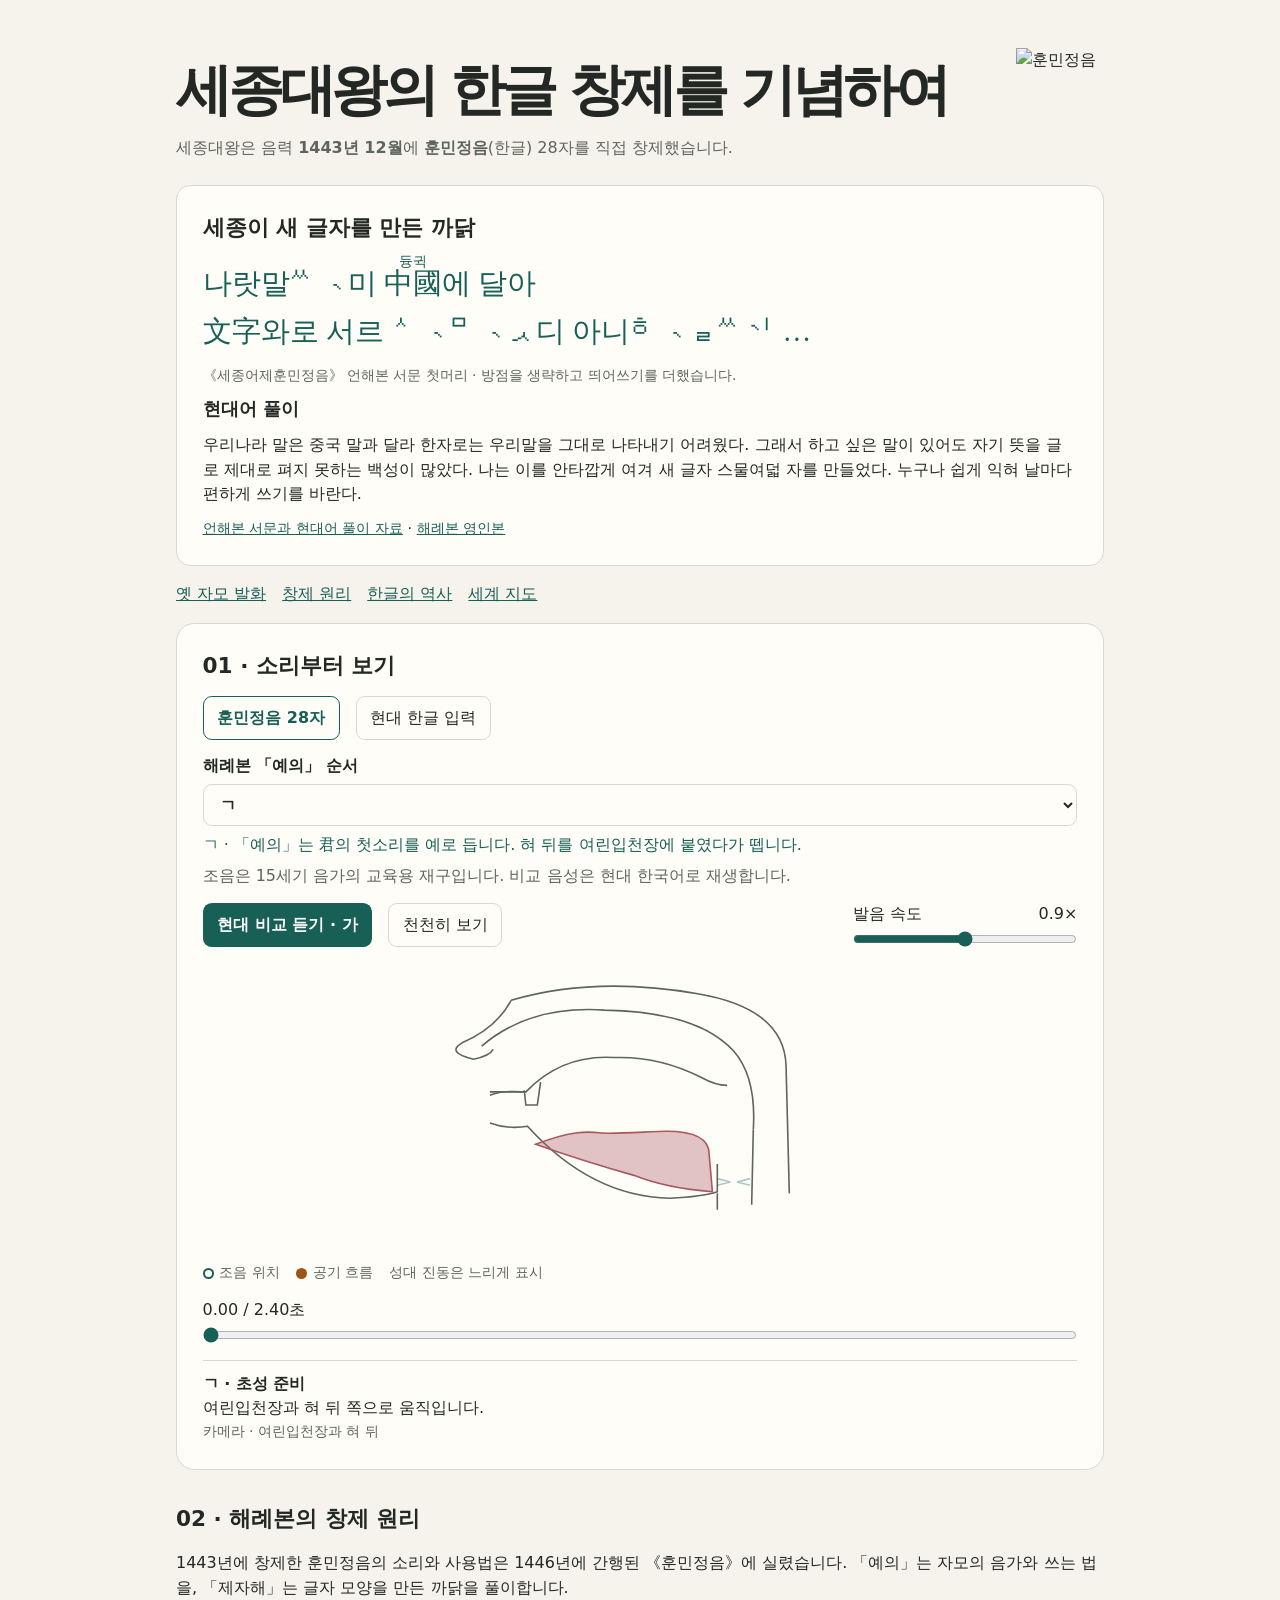
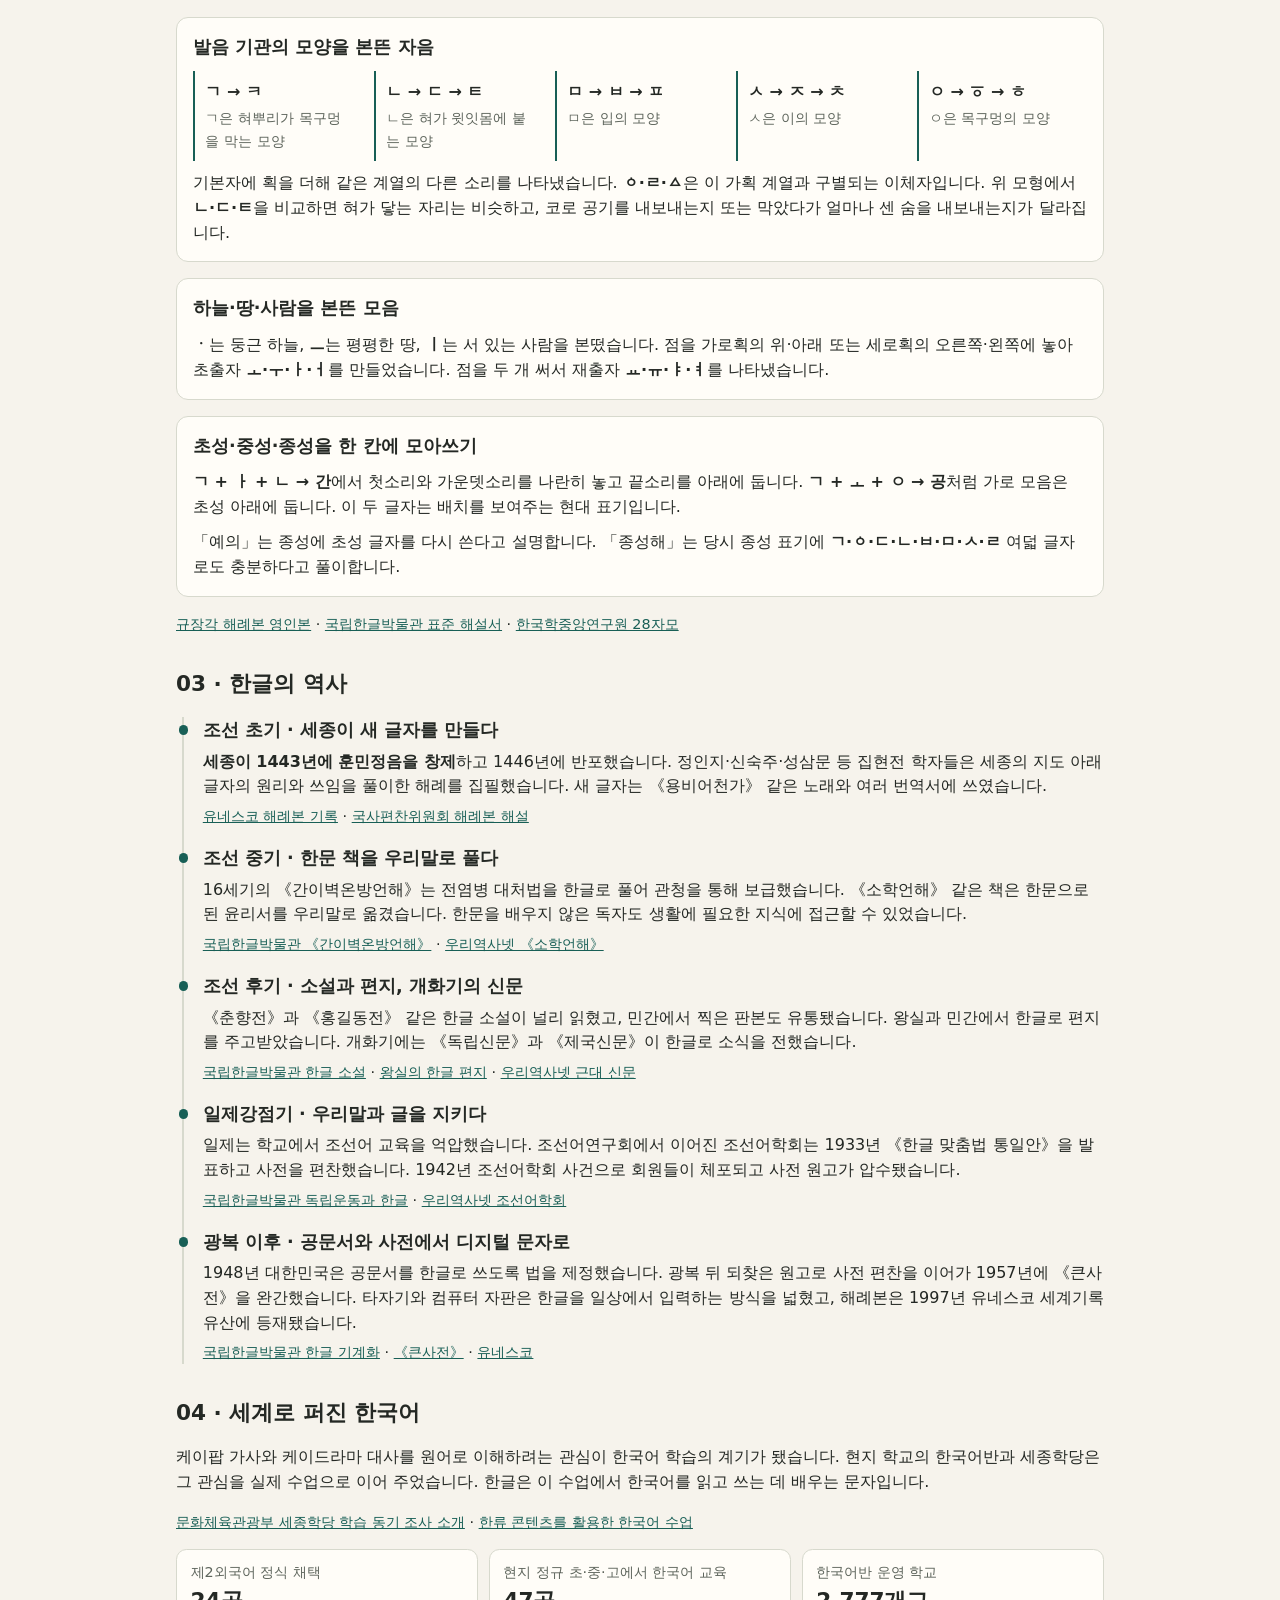
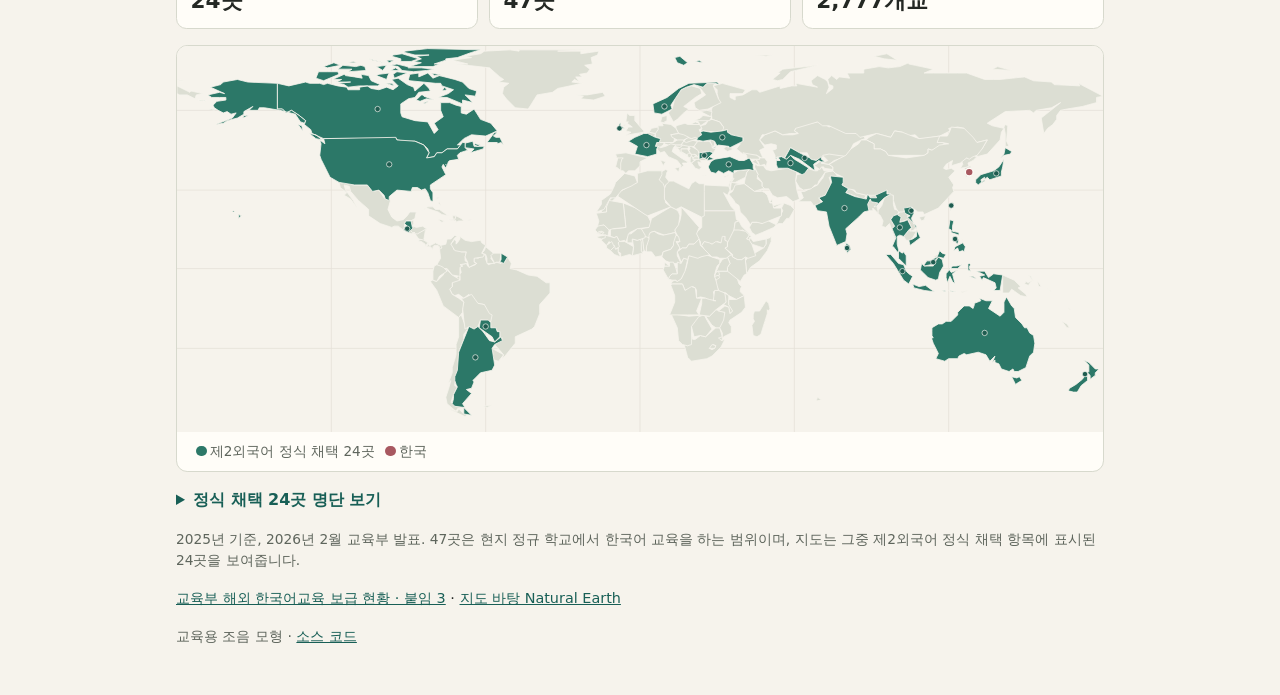
==== index.html @ f39aa8f1 "Place the Hunminjeongeum image beside the title" ====
<!doctype html>
<html lang="ko">
<head>
  <meta charset="utf-8">
  <meta name="viewport" content="width=device-width, initial-scale=1">
  <meta name="description" content="훈민정음 해례본의 옛 자모 28자를 조음 모형으로 보고, 한글을 만든 원리를 알아보세요.">
  <title>세종대왕의 한글 창제를 기념하여</title>
  <link rel="stylesheet" href="styles.css">
  <script defer src="https://cdn.jsdelivr.net/npm/three@0.160.1/build/three.min.js" integrity="sha384-qOkzR5Ke/XkQxuGVJ9hpFEpDlcoLtWwVYhnJf06cLIZa2vaIptSqaubivErzmD5O" crossorigin="anonymous"></script>
  <script defer src="articulator.js"></script>
  <script defer src="app.js"></script>
</head>
<body>
<main id="hangul-articulation">
  <header>
    <div class="title-row">
      <h1>세종대왕의 한글 창제를 기념하여</h1>
      <img class="title-image" src="https://i.namu.wiki/i/aBFYQZzN7RRq53q3ZhC2HuoWaYZ4XHPeB-omZ-3I5fpuZwg4-SwwH29Ts_Ul_HNI35ibLmcR8zwqfP2l6ht1fVy9A4gU-8XM-hkVFS-XZdbAf2mMyi_ITdEd4f2FYVPCCJbS36ZTBFq1-48kB1ISNg.webp" alt="훈민정음" width="88" height="88" referrerpolicy="no-referrer">
    </div>
    <p class="intro">세종대왕은 음력 <strong>1443년 12월</strong>에 <strong>훈민정음</strong>(한글) 28자를 직접 창제했습니다.</p>
  </header>
  <section class="prologue" aria-labelledby="prologue-title">
    <h2 id="prologue-title">세종이 새 글자를 만든 까닭</h2>
    <blockquote cite="https://www.goe.go.kr/resource/old/BBSMSTR_000000030069/BBS_202501240248564000.pdf" class="old-hangul" lang="okm">나랏말ᄊᆞ미 <ruby>中國<rt>듕귁</rt></ruby>에 달아<br>文字와로 서르 ᄉᆞᄆᆞᆺ디 아니ᄒᆞᆯᄊᆡ …</blockquote>
    <p class="source-note">《세종어제훈민정음》 언해본 서문 첫머리 · 방점을 생략하고 띄어쓰기를 더했습니다.</p>
    <h3>현대어 풀이</h3>
    <p>우리나라 말은 중국 말과 달라 한자로는 우리말을 그대로 나타내기 어려웠다. 그래서 하고 싶은 말이 있어도 자기 뜻을 글로 제대로 펴지 못하는 백성이 많았다. 나는 이를 안타깝게 여겨 새 글자 스물여덟 자를 만들었다. 누구나 쉽게 익혀 날마다 편하게 쓰기를 바란다.</p>
    <p class="sources"><a href="https://www.goe.go.kr/resource/old/BBSMSTR_000000030069/BBS_202501240248564000.pdf">언해본 서문과 현대어 풀이 자료</a> · <a href="https://kyudb.snu.ac.kr/book/view.do?book_cd=GG43224_00">해례본 영인본</a></p>
  </section>
  <nav class="page-nav" aria-label="페이지 목차">
    <a href="#sounds">옛 자모 발화</a><a href="#principles-title">창제 원리</a><a href="#history-title">한글의 역사</a><a href="#world-title">세계 지도</a>
  </nav>
  <section id="sounds" class="studio" aria-label="한글 조음 시연">
    <h2>01 · 소리부터 보기</h2>
    <div class="actions" role="group" aria-label="조음 시연 모드">
      <button type="button" data-history-mode aria-pressed="true">훈민정음 28자</button>
      <button type="button" data-modern-mode aria-pressed="false">현대 한글 입력</button>
    </div>
    <div class="lesson-controls" data-history>
      <label class="input-line">해례본 「예의」 순서 <select data-jamo></select></label>
      <p class="reading" data-jamo-note></p>
      <p class="intro">조음은 15세기 음가의 교육용 재구입니다. 비교 음성은 현대 한국어로 재생합니다.</p>
    </div>
    <div class="lesson-controls" data-modern hidden>
      <label class="input-line" for="hangul-text">한글 단어 또는 문장</label>
      <input id="hangul-text" data-text type="text" value="같이 밥을 먹어요." maxlength="160" autocomplete="off" spellcheck="false">
      <p class="reading" data-reading></p>
    </div>
    <div class="transport">
      <div class="actions">
        <button type="button" class="primary" data-listen>발음과 함께 재생</button>
        <button type="button" data-play>느리게 관찰</button>
      </div>
      <label class="speed"><span>발음 속도 <output data-rate-value>0.9×</output></span>
        <input data-rate type="range" min="0.5" max="1.3" step="0.1" value="0.9" aria-label="발음 속도">
      </label>
    </div>
    <p class="status" data-status role="status" hidden></p>
    <div class="views" data-views hidden>
      <figure class="viewport"><canvas data-mouth role="img" aria-label="입과 목의 3D 옆 단면"></canvas><figcaption>입과 목 · 옆 단면</figcaption></figure>
      <figure class="viewport"><canvas data-folds role="img" aria-label="위에서 본 성대와 성문"></canvas><figcaption>성대 · 위에서</figcaption></figure>
    </div>
<svg class="stage" viewBox="0 0 360 176" role="img" aria-label="왼쪽을 보는 입과 목의 단면. 원은 조음 위치, 점선 화살표는 공기 경로를 나타냅니다.">
    <defs>
      <marker id="hangul-air-arrow" markerUnits="userSpaceOnUse" markerWidth="9" markerHeight="9" refX="7" refY="4.5" orient="auto">
        <path d="M1 1 L7 4.5 L1 8" fill="none" stroke="var(--viz-series-2)" stroke-width="1.5"/>
      </marker>
    </defs>
    <g data-camera>
      <path class="anatomy" d="M93 28 Q144 13 207 24 Q260 33 261 68 L263 146 M93 28 Q84 45 63 54 Q53 60 70 64 Q80 62 82 58"/>
      <path class="anatomy" d="M75 56 Q104 31 150 34 Q207 35 229 59 Q243 75 241 107"/>
      <path class="anatomy" d="M80 84 L102 84 Q124 61 156 63 Q183 62 209 75 Q218 80 225 80"/>
      <path class="anatomy" d="M101 83 L102 92 L109 92 L111 78 M241 107 L240 153 M219 146 L219 156"/>
      <path class="anatomy" data-jaw/>
      <path class="tongue" data-tongue/>
      <path class="air" data-flow marker-end="url(#hangul-air-arrow)"/>
      <circle class="focus" data-contact r="8"/>
      <path class="focus" data-glottis d="M219 137 l8 2 l-8 2 M239 137 l-8 2 l8 2"/>
    </g>
  </svg>
    <p class="legend"><span><i class="position"></i>조음 위치</span><span><i class="flow"></i>공기 흐름</span><span>성대 진동은 느리게 표시</span></p>
    <div class="inspect">
      <label class="selector" data-modern-choice hidden>음절 <select data-choice></select></label>
      <label class="seek"><span data-time>0.00 / 2.40초</span><input data-seek type="range" min="0" max="2.4" step="0.01" value="0" aria-label="관찰 중인 음절의 재생 위치"></label>
    </div>
    <div class="cue" aria-live="polite" aria-atomic="true">
      <p data-syllable></p><p data-articulation></p><p data-shot></p>
    </div>
  </section>
  <section class="principles" aria-labelledby="principles-title">
    <h2 id="principles-title">02 · 해례본의 창제 원리</h2>
    <p>1443년에 창제한 훈민정음의 소리와 사용법은 1446년에 간행된 《훈민정음》에 실렸습니다. 「예의」는 자모의 음가와 쓰는 법을, 「제자해」는 글자 모양을 만든 까닭을 풀이합니다.</p>
    <article>
      <h3>발음 기관의 모양을 본뜬 자음</h3>
      <dl class="letter-families">
        <div><dt>ㄱ → ㅋ</dt><dd>ㄱ은 혀뿌리가 목구멍을 막는 모양</dd></div>
        <div><dt>ㄴ → ㄷ → ㅌ</dt><dd>ㄴ은 혀가 윗잇몸에 붙는 모양</dd></div>
        <div><dt>ㅁ → ㅂ → ㅍ</dt><dd>ㅁ은 입의 모양</dd></div>
        <div><dt>ㅅ → ㅈ → ㅊ</dt><dd>ㅅ은 이의 모양</dd></div>
        <div><dt>ㅇ → ㆆ → ㅎ</dt><dd>ㅇ은 목구멍의 모양</dd></div>
      </dl>
      <p>기본자에 획을 더해 같은 계열의 다른 소리를 나타냈습니다. <strong>ㆁ·ㄹ·ㅿ</strong>은 이 가획 계열과 구별되는 이체자입니다. 위 모형에서 <strong>ㄴ·ㄷ·ㅌ</strong>을 비교하면 혀가 닿는 자리는 비슷하고, 코로 공기를 내보내는지 또는 막았다가 얼마나 센 숨을 내보내는지가 달라집니다.</p>
    </article>
    <article>
      <h3>하늘·땅·사람을 본뜬 모음</h3>
      <p><strong>ㆍ</strong>는 둥근 하늘, <strong>ㅡ</strong>는 평평한 땅, <strong>ㅣ</strong>는 서 있는 사람을 본떴습니다. 점을 가로획의 위·아래 또는 세로획의 오른쪽·왼쪽에 놓아 초출자 <strong>ㅗ·ㅜ·ㅏ·ㅓ</strong>를 만들었습니다. 점을 두 개 써서 재출자 <strong>ㅛ·ㅠ·ㅑ·ㅕ</strong>를 나타냈습니다.</p>
    </article>
    <article>
      <h3>초성·중성·종성을 한 칸에 모아쓰기</h3>
      <p><strong>ㄱ + ㅏ + ㄴ → 간</strong>에서 첫소리와 가운뎃소리를 나란히 놓고 끝소리를 아래에 둡니다. <strong>ㄱ + ㅗ + ㅇ → 공</strong>처럼 가로 모음은 초성 아래에 둡니다. 이 두 글자는 배치를 보여주는 현대 표기입니다.</p>
      <p>「예의」는 종성에 초성 글자를 다시 쓴다고 설명합니다. 「종성해」는 당시 종성 표기에 <strong>ㄱ·ㆁ·ㄷ·ㄴ·ㅂ·ㅁ·ㅅ·ㄹ</strong> 여덟 글자로도 충분하다고 풀이합니다.</p>
    </article>
    <p class="sources"><a href="https://kyudb.snu.ac.kr/book/view.do?book_cd=GG43224_00">규장각 해례본 영인본</a> · <a href="https://www.hangeul.go.kr/published-data/academicArchives/598?curr_menu_cd=0104020000&amp;page=2">국립한글박물관 표준 해설서</a> · <a href="https://encykorea.aks.ac.kr/Article/E0074518">한국학중앙연구원 28자모</a></p>
  </section>
  <section class="principles" aria-labelledby="history-title">
    <h2 id="history-title">03 · 한글의 역사</h2>
    <ol class="timeline">
      <li>
        <h3>조선 초기 · 세종이 새 글자를 만들다</h3>
        <p><strong>세종이 1443년에 훈민정음을 창제</strong>하고 1446년에 반포했습니다. 정인지·신숙주·성삼문 등 집현전 학자들은 세종의 지도 아래 글자의 원리와 쓰임을 풀이한 해례를 집필했습니다. 새 글자는 《용비어천가》 같은 노래와 여러 번역서에 쓰였습니다.</p>
        <p class="sources"><a href="https://www.unesco.org/en/memory-world/hunminjeongum-manuscript">유네스코 해례본 기록</a> · <a href="https://contents.history.go.kr/play/view.do?levelId=ts_b33">국사편찬위원회 해례본 해설</a></p>
      </li>
      <li>
        <h3>조선 중기 · 한문 책을 우리말로 풀다</h3>
        <p>16세기의 《간이벽온방언해》는 전염병 대처법을 한글로 풀어 관청을 통해 보급했습니다. 《소학언해》 같은 책은 한문으로 된 윤리서를 우리말로 옮겼습니다. 한문을 배우지 않은 독자도 생활에 필요한 지식에 접근할 수 있었습니다.</p>
        <p class="sources"><a href="https://www.hangeul.go.kr/webzine/202104/sub1_2.html">국립한글박물관 《간이벽온방언해》</a> · <a href="https://contents.history.go.kr/mobile/km/view.do?levelId=km_024_0050_0030_0040">우리역사넷 《소학언해》</a></p>
      </li>
      <li>
        <h3>조선 후기 · 소설과 편지, 개화기의 신문</h3>
        <p>《춘향전》과 《홍길동전》 같은 한글 소설이 널리 읽혔고, 민간에서 찍은 판본도 유통됐습니다. 왕실과 민간에서 한글로 편지를 주고받았습니다. 개화기에는 《독립신문》과 《제국신문》이 한글로 소식을 전했습니다.</p>
        <p class="sources"><a href="https://www.hangeul.go.kr/webzine/202209/sub3_2.html">국립한글박물관 한글 소설</a> · <a href="https://www.hangeul.go.kr/webzine/201905/sub1_2.html">왕실의 한글 편지</a> · <a href="https://contents.history.go.kr/front/ta/view.do?levelId=ta_h62_0030_0040_0020">우리역사넷 근대 신문</a></p>
      </li>
      <li>
        <h3>일제강점기 · 우리말과 글을 지키다</h3>
        <p>일제는 학교에서 조선어 교육을 억압했습니다. 조선어연구회에서 이어진 조선어학회는 1933년 《한글 맞춤법 통일안》을 발표하고 사전을 편찬했습니다. 1942년 조선어학회 사건으로 회원들이 체포되고 사전 원고가 압수됐습니다.</p>
        <p class="sources"><a href="https://www.hangeul.go.kr/webzine/201903/sub1_1.html">국립한글박물관 독립운동과 한글</a> · <a href="https://contents.history.go.kr/front/tg/view.do?levelId=tg_004_2840">우리역사넷 조선어학회</a></p>
      </li>
      <li>
        <h3>광복 이후 · 공문서와 사전에서 디지털 문자로</h3>
        <p>1948년 대한민국은 공문서를 한글로 쓰도록 법을 제정했습니다. 광복 뒤 되찾은 원고로 사전 편찬을 이어가 1957년에 《큰사전》을 완간했습니다. 타자기와 컴퓨터 자판은 한글을 일상에서 입력하는 방식을 넓혔고, 해례본은 1997년 유네스코 세계기록유산에 등재됐습니다.</p>
        <p class="sources"><a href="https://www.hangeul.go.kr/webzine/201908/sub2_3.html">국립한글박물관 한글 기계화</a> · <a href="https://www.hangeul.go.kr/donationData/userDonationDataView.do?data_no=40&amp;target=1">《큰사전》</a> · <a href="https://www.unesco.org/en/memory-world/hunminjeongum-manuscript">유네스코</a></p>
      </li>
    </ol>
  </section>
  <section class="principles world" aria-labelledby="world-title">
    <h2 id="world-title">04 · 세계로 퍼진 한국어</h2>
    <p>케이팝 가사와 케이드라마 대사를 원어로 이해하려는 관심이 한국어 학습의 계기가 됐습니다. 현지 학교의 한국어반과 세종학당은 그 관심을 실제 수업으로 이어 주었습니다. 한글은 이 수업에서 한국어를 읽고 쓰는 데 배우는 문자입니다.</p>
    <p class="sources"><a href="https://www.mcst.go.kr/site/s_policy/comm/studentNews/studentNewsView.jsp?pSeq=5265">문화체육관광부 세종학당 학습 동기 조사 소개</a> · <a href="https://www.mcst.go.kr/site/s_notice/press/pressView.jsp?pSeq=11469">한류 콘텐츠를 활용한 한국어 수업</a></p>
    <dl class="world-stats" aria-label="교육부 2025년 해외 한국어교육 집계">
      <div><dt>제2외국어 정식 채택</dt><dd>24곳</dd></div>
      <div><dt>현지 정규 초·중·고에서 한국어 교육</dt><dd>47곳</dd></div>
      <div><dt>한국어반 운영 학교</dt><dd>2,777개교</dd></div>
    </dl>
    <figure class="world-map">
      <img src="world-map.svg" width="720" height="300" alt="교육부 2025년 집계에서 한국어를 제2외국어로 정식 채택한 24곳이 초록색으로 표시된 세계 지도">
      <figcaption><span class="map-key adopted"></span>제2외국어 정식 채택 24곳 <span class="map-key origin"></span>한국</figcaption>
    </figure>
    <details class="country-list">
      <summary>정식 채택 24곳 명단 보기</summary>
      <dl>
        <div><dt>아시아</dt><dd>대만, 말레이시아, 베트남, 스리랑카, 우즈베키스탄, 인도, 인도네시아, 일본, 태국, 투르크메니스탄, 튀르키예, 필리핀</dd></div>
        <div><dt>유럽</dt><dd>노르웨이, 불가리아, 아일랜드, 우크라이나, 프랑스</dd></div>
        <div><dt>아메리카</dt><dd>과테말라, 미국, 아르헨티나, 캐나다, 파라과이</dd></div>
        <div><dt>오세아니아</dt><dd>뉴질랜드, 호주</dd></div>
      </dl>
    </details>
    <p class="source-note">2025년 기준, 2026년 2월 교육부 발표. 47곳은 현지 정규 학교에서 한국어 교육을 하는 범위이며, 지도는 그중 제2외국어 정식 채택 항목에 표시된 24곳을 보여줍니다.</p>
    <p class="sources"><a href="https://www.moe.go.kr/boardCnts/viewRenew.do?boardID=294&amp;boardSeq=105271&amp;m=020402&amp;s=moe">교육부 해외 한국어교육 보급 현황 · 붙임 3</a> · <a href="https://www.naturalearthdata.com/about/terms-of-use/">지도 바탕 Natural Earth</a></p>
  </section>
  <footer>교육용 조음 모형 · <a href="https://github.com/waterfirst/King-Sejong-s-utterances">소스 코드</a></footer>
  <noscript>조음 모형을 보려면 브라우저에서 자바스크립트를 켜 주세요.</noscript>
</main>
</body>
</html>
---- styles.css ----
:root {
  color-scheme: light dark;
  --background: light-dark(#f6f3ec, #201c19);
  --foreground: light-dark(#242824, #f1e9dd);
  --panel: light-dark(#fffdf8, #2a2420);
  --muted: light-dark(#5e655c, #c3b9aa);
  --edge: light-dark(#d7d9cd, #564a40);
  --red: light-dark(#a85860, #b96d73);
  --orange: light-dark(#c6a78e, #b48b74);
  --viz-series-1: light-dark(#185f56, #85d6bd);
  --viz-series-2: light-dark(#9d551a, #f2bb77);
  font-family: system-ui, 'Malgun Gothic', sans-serif;
  color: var(--foreground);
  background: var(--background);
  line-height: 1.55;
}
* { box-sizing: border-box; }
[hidden] { display: none !important; }
body { margin: 0; }
main { max-width: 64rem; margin: 0 auto; padding: clamp(1rem, 4vw, 3rem); }
header { margin-bottom: 1.5rem; }
h1, h2, h3, p, figure { margin: 0; }
h2 { font-size: 1.35rem; }
h3 { font-size: 1.1rem; }
h1 { font-size: clamp(2.1rem, 6vw, 3.5rem); letter-spacing: -.075em; line-height: 1.12; margin-block: .35rem .55rem; }
.title-row { display: grid; grid-template-columns: minmax(0, 1fr) auto; align-items: center; gap: clamp(.6rem, 2vw, 1rem); }
.title-row h1 { word-break: keep-all; overflow-wrap: anywhere; }
.title-image { display: block; width: clamp(3.25rem, 9vw, 5.5rem); height: auto; aspect-ratio: 1; object-fit: contain; }
.intro, .legend, figcaption, footer, [data-shot], .status { color: var(--muted); }
.prologue { display: grid; gap: .6rem; padding: clamp(.9rem, 3vw, 1.6rem); border: 1px solid var(--edge); border-radius: .9rem; background: var(--panel); }
.old-hangul { margin: 0; color: var(--viz-series-1); font-family: 'Noto Serif CJK KR', 'Malgun Gothic', serif; font-size: clamp(1.1rem, 4vw, 1.8rem); line-height: 1.65; overflow-wrap: anywhere; }
.source-note { color: var(--muted); font-size: .86rem; }
.page-nav { display: flex; flex-wrap: wrap; gap: .4rem 1rem; padding-block: 1rem; }
.studio { display: grid; gap: .85rem; border: 1px solid var(--edge); border-radius: 1.15rem; padding: clamp(.85rem, 3vw, 1.6rem); background: var(--panel); }
.input-line { font-weight: 650; }
button, input, select { font: inherit; }
button, input[type='text'], select { border: 1px solid var(--edge); color: inherit; border-radius: .55rem; background: var(--panel); }
input[type='text'], select { width: 100%; min-width: 0; padding: .6rem .8rem; }
button { min-height: 2.75rem; padding: .45rem .85rem; cursor: pointer; }
button.primary { background: var(--viz-series-1); color: light-dark(#fff, #102f28); border-color: transparent; font-weight: 700; }
button[aria-pressed='true'] { color: var(--viz-series-1); border-color: currentColor; font-weight: 700; }
button:disabled { opacity: .48; cursor: default; }
:focus-visible { outline: 2px solid var(--viz-series-1); outline-offset: 3px; }
input[type='range'] { width: 100%; margin: 0; accent-color: var(--viz-series-1); }
.reading { min-height: 1.55em; color: var(--viz-series-1); overflow-wrap: anywhere; }
.lesson-controls { display: grid; gap: .4rem; }
.lesson-controls select { margin-top: .35rem; }
.transport, .inspect, .actions, .legend { display: flex; align-items: end; flex-wrap: wrap; gap: .6rem 1rem; }
.transport { justify-content: space-between; }
.speed { display: grid; gap: .25rem; flex: 0 1 14rem; }
.speed span { display: flex; justify-content: space-between; gap: 1rem; }
.views { display: grid; grid-template-columns: minmax(0, 3fr) minmax(0, 1fr); gap: .5rem; background: var(--background); border-radius: .65rem; }
.viewport { display: grid; text-align: center; min-width: 0; }
canvas { display: block; width: 100%; height: clamp(145px, 32vw, 300px); }
figcaption { padding: .25rem .1rem .55rem; font-size: .85rem; }
.stage { width: 100%; max-height: 18rem; }
.anatomy, .tongue, .air, .focus { vector-effect: non-scaling-stroke; stroke-width: 1.6; }
.anatomy { fill: none; stroke: var(--muted); }
.tongue { fill: color-mix(in srgb, var(--red) 35%, transparent); stroke: var(--red); }
.air { fill: none; stroke: var(--viz-series-2); stroke-dasharray: 5 4; }
.focus { fill: none; stroke: var(--viz-series-1); }
.legend, .status, [data-shot], footer { font-size: .88rem; }
.legend span { display: inline-flex; align-items: center; gap: .35rem; }
.legend i { width: .7rem; height: .7rem; border-radius: 50%; display: inline-block; }
.position { border: 2px solid var(--viz-series-1); }
.flow { background: var(--viz-series-2); }
.selector { min-width: min(100%, 12rem); }
.seek { display: grid; flex: 1 1 12rem; gap: .25rem; padding-bottom: .25rem; font-variant-numeric: tabular-nums; }
.cue { min-height: 4.6em; padding-top: .65rem; border-top: 1px solid var(--edge); }
[data-syllable] { font-weight: 700; }
.principles { display: grid; gap: 1rem; margin-top: 2rem; }
.principles article { display: grid; gap: .65rem; padding: 1rem; background: var(--panel); border: 1px solid var(--edge); border-radius: .75rem; }
.letter-families { display: grid; grid-template-columns: repeat(auto-fit, minmax(9.6rem, 1fr)); gap: .65rem; margin: 0; }
.letter-families div { padding: .55rem .65rem; border-left: 2px solid var(--viz-series-1); }
.letter-families dt { font-weight: 750; }
.letter-families dd { margin: .15rem 0 0; color: var(--muted); font-size: .9rem; }
.sources { font-size: .9rem; }
.timeline { margin: 0 0 0 .4rem; padding: 0 0 0 1.15rem; border-left: 2px solid var(--edge); list-style: none; }
.timeline li { position: relative; display: grid; gap: .35rem; margin-block: 0 1.1rem; }
.timeline li:last-child { margin-bottom: 0; }
.timeline li::before { position: absolute; top: .52rem; left: -1.5rem; width: .6rem; height: .6rem; border-radius: 50%; background: var(--viz-series-1); content: ''; }
.world-stats { display: grid; grid-template-columns: repeat(auto-fit, minmax(10rem, 1fr)); gap: .65rem; margin: 0; }
.world-stats div { padding: .65rem .85rem; border: 1px solid var(--edge); border-radius: .65rem; background: var(--panel); }
.world-stats dt { color: var(--muted); font-size: .9rem; }
.world-stats dd { margin: .1rem 0 0; font-size: 1.35rem; font-weight: 750; }
.world-map { overflow: hidden; background: var(--panel); border: 1px solid var(--edge); border-radius: .7rem; }
.world-map img { display: block; width: 100%; height: auto; }
.world-map figcaption { padding: .55rem .8rem; }
.map-key { display: inline-block; width: .65rem; height: .65rem; margin-inline: .4rem .2rem; border-radius: 50%; }
.map-key.adopted { background: #2c7868; }
.map-key.origin { background: #a85860; }
.country-list summary { width: fit-content; cursor: pointer; color: var(--viz-series-1); font-weight: 650; }
.country-list dl { display: grid; gap: .5rem; margin-block: .6rem 0; }
.country-list dt { font-weight: 650; }
.country-list dd { margin: 0; }
footer { margin-top: 1rem; }
a { color: var(--viz-series-1); }
@media (max-width: 420px) {
  .actions, .speed, .selector { flex-basis: 100%; }
  .views { grid-template-columns: minmax(0, 2.6fr) minmax(0, 1fr); }
}
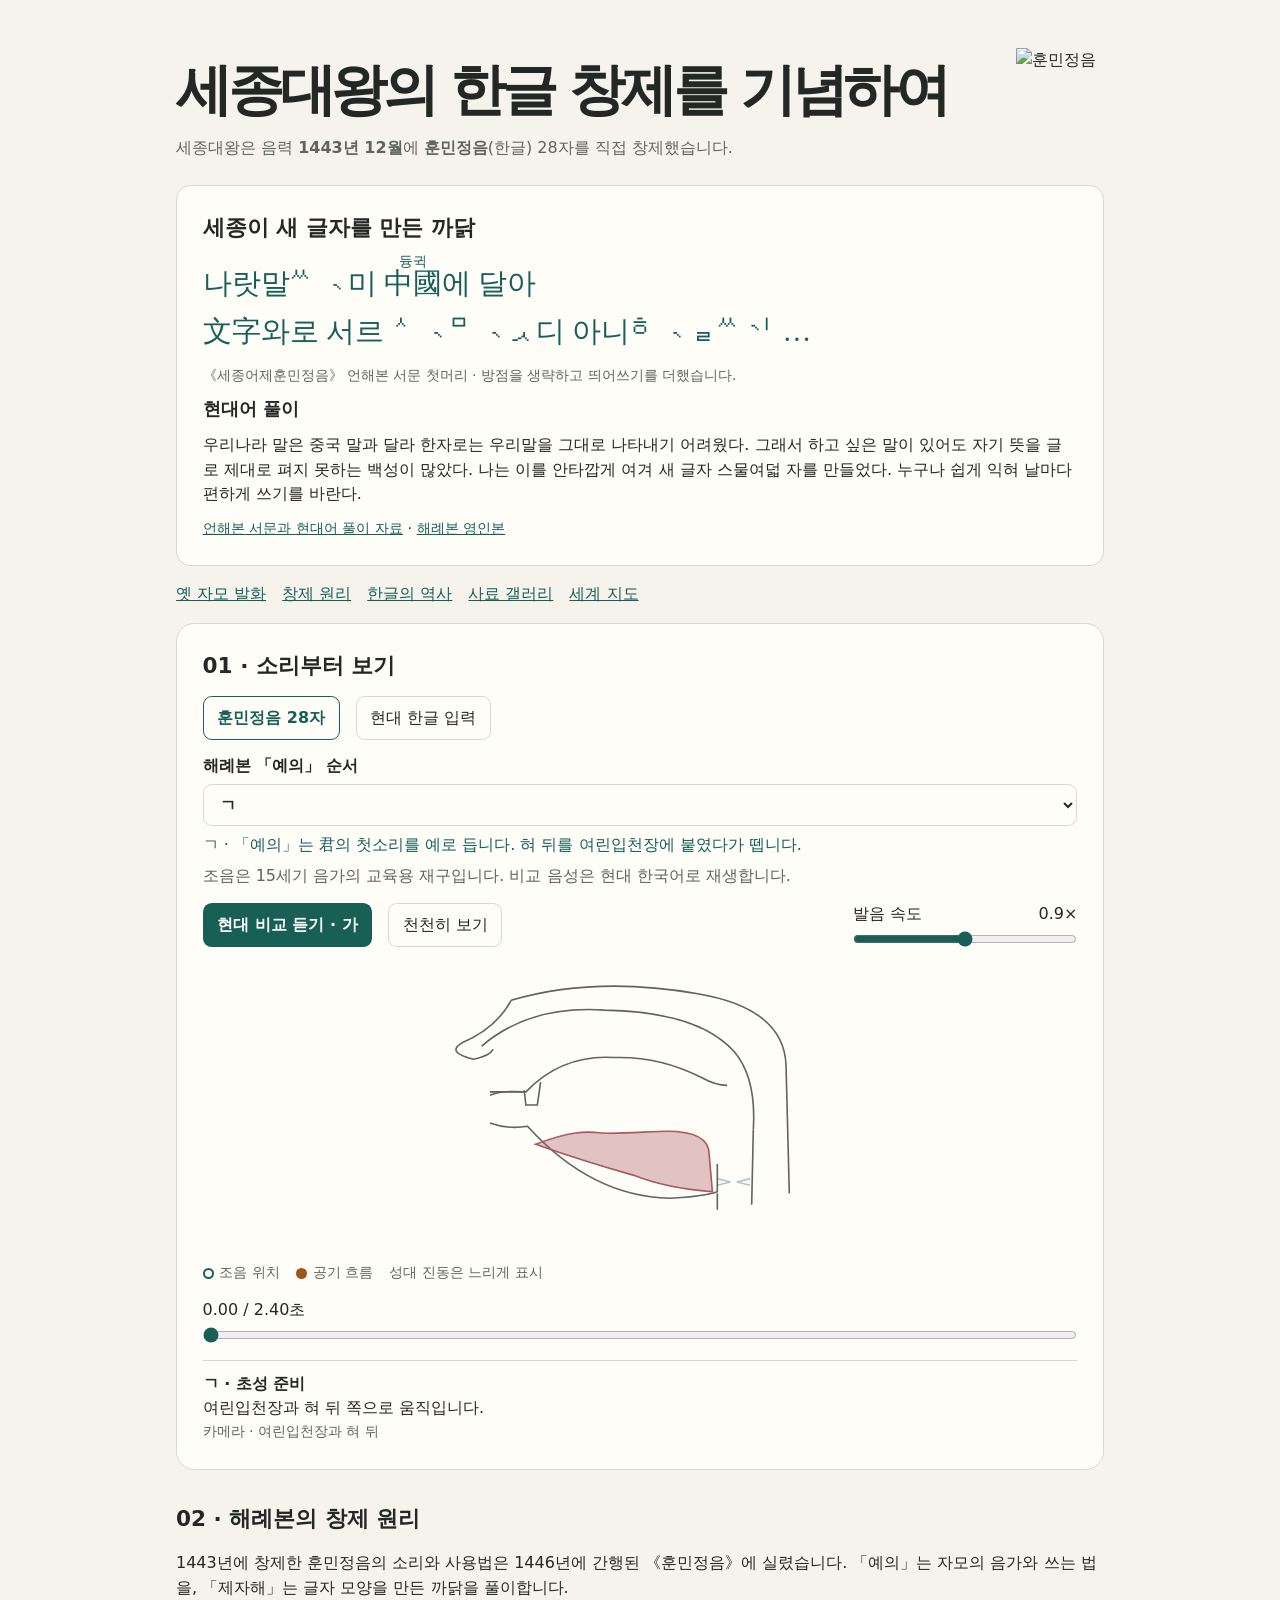
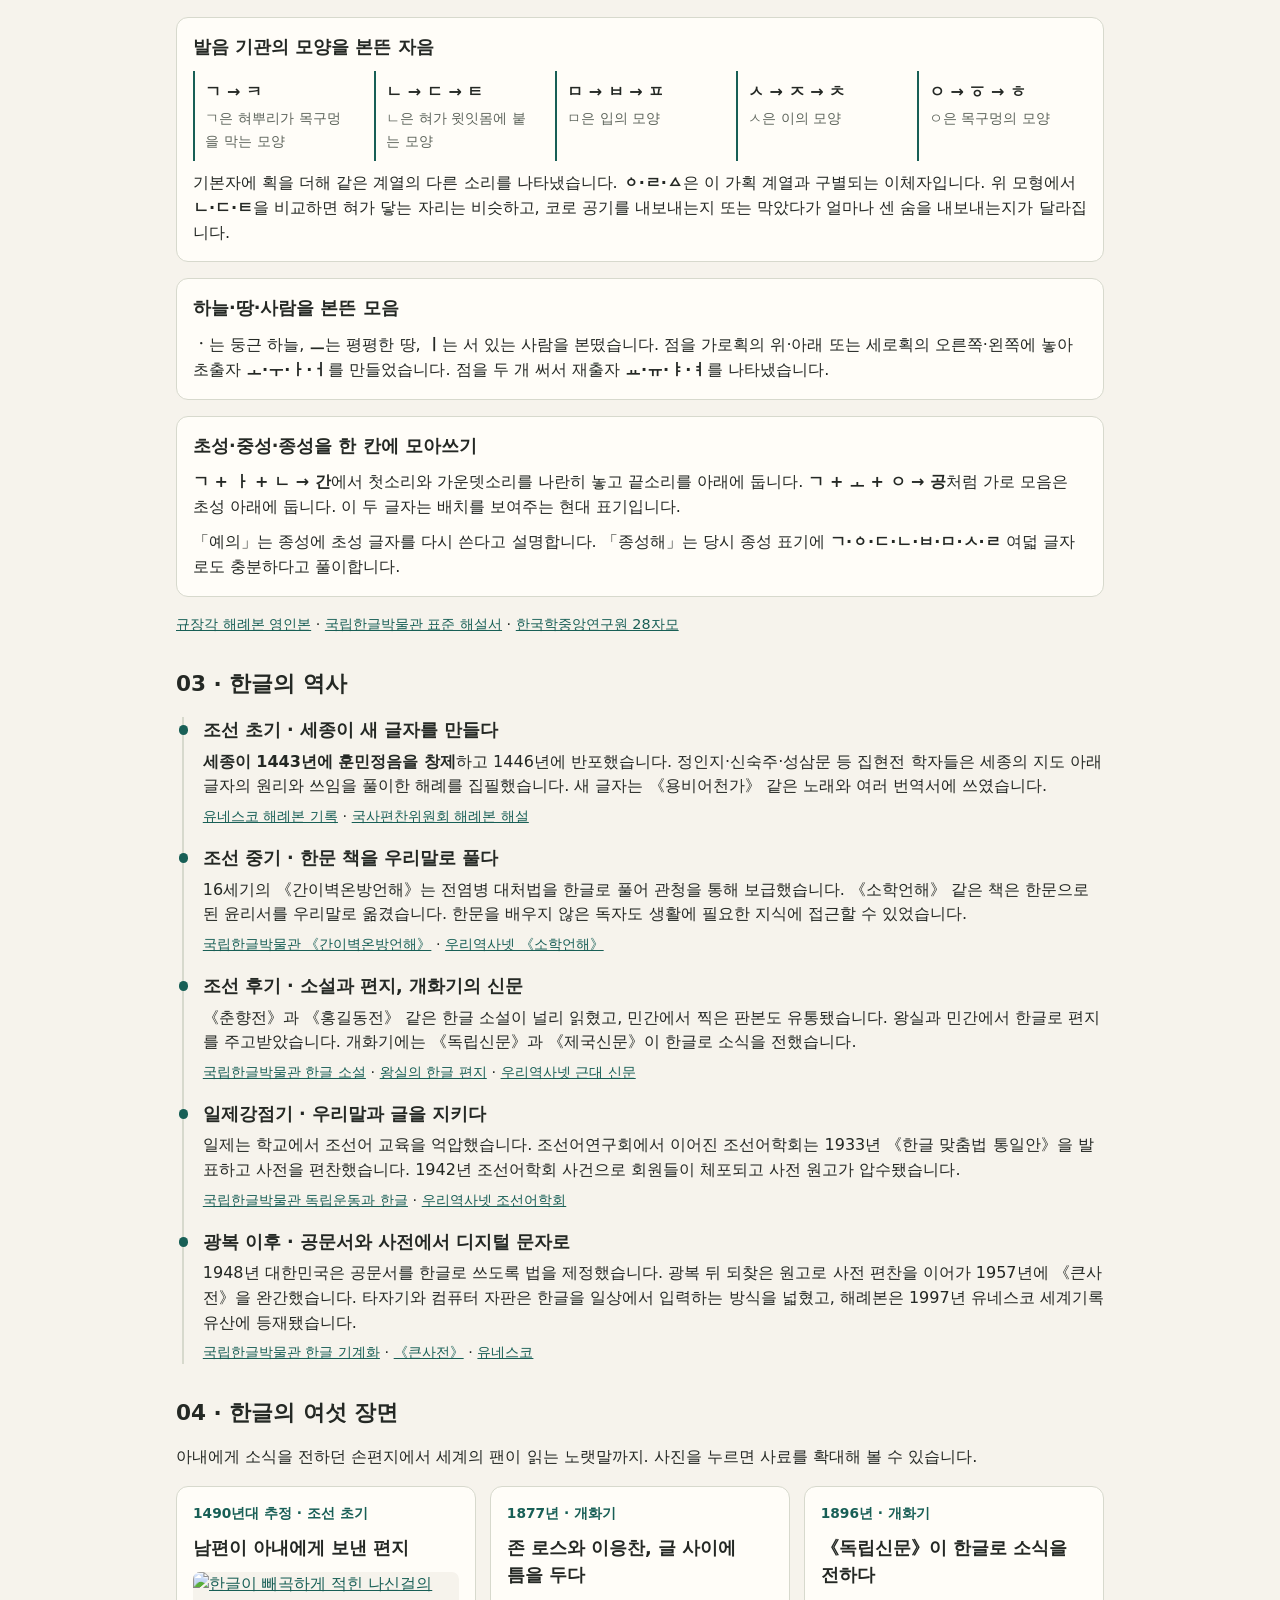
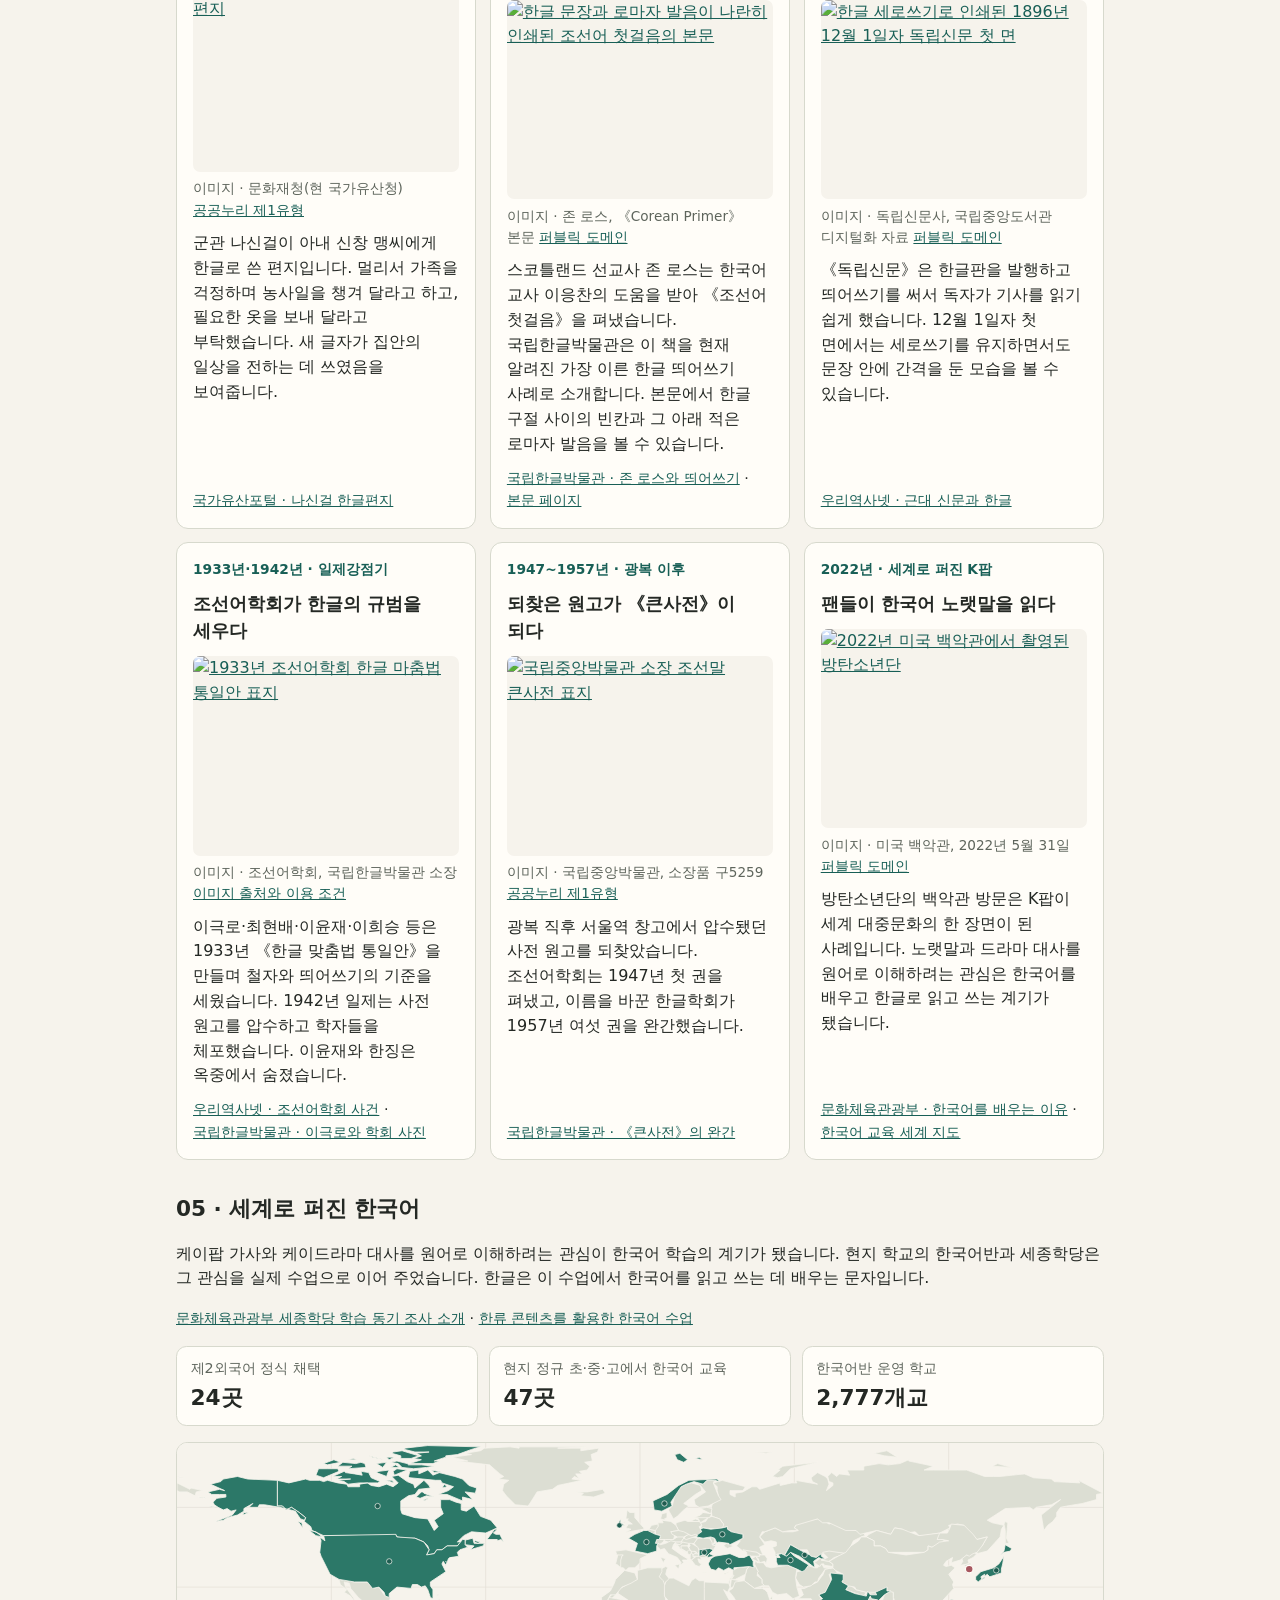
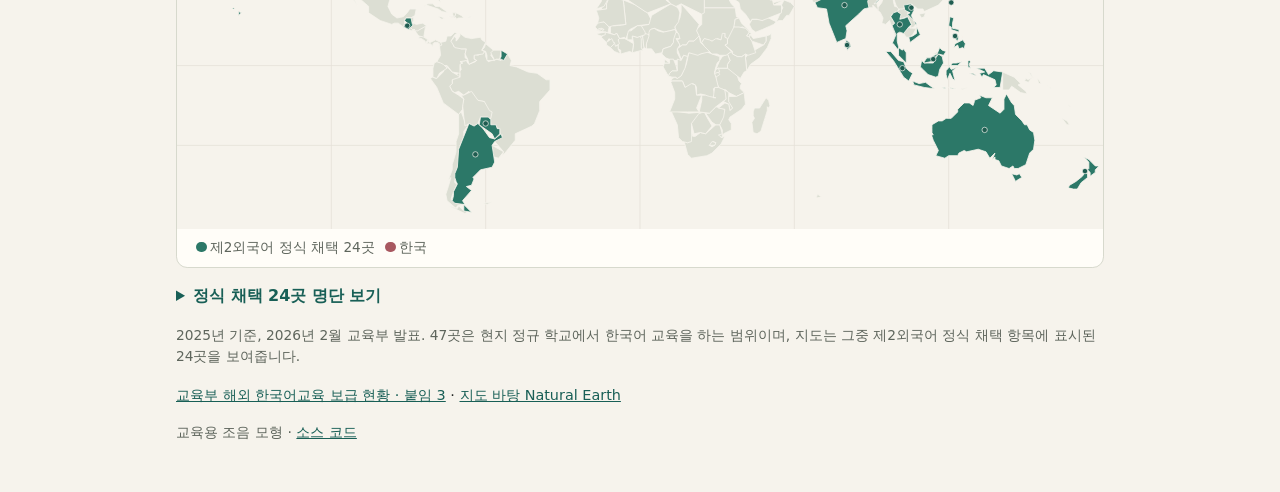
==== commit 62cd069d: "Show six chapters of Hangul history in an archival gallery" ====
--- a/index.html
+++ b/index.html
@@ -9,6 +9,7 @@
   <script defer src="https://cdn.jsdelivr.net/npm/three@0.160.1/build/three.min.js" integrity="sha384-qOkzR5Ke/XkQxuGVJ9hpFEpDlcoLtWwVYhnJf06cLIZa2vaIptSqaubivErzmD5O" crossorigin="anonymous"></script>
   <script defer src="articulator.js"></script>
   <script defer src="app.js"></script>
+  <script defer src="gallery.js"></script>
 </head>
 <body>
 <main id="hangul-articulation">
@@ -28,7 +29,7 @@
     <p class="sources"><a href="https://www.goe.go.kr/resource/old/BBSMSTR_000000030069/BBS_202501240248564000.pdf">언해본 서문과 현대어 풀이 자료</a> · <a href="https://kyudb.snu.ac.kr/book/view.do?book_cd=GG43224_00">해례본 영인본</a></p>
   </section>
   <nav class="page-nav" aria-label="페이지 목차">
-    <a href="#sounds">옛 자모 발화</a><a href="#principles-title">창제 원리</a><a href="#history-title">한글의 역사</a><a href="#world-title">세계 지도</a>
+    <a href="#sounds">옛 자모 발화</a><a href="#principles-title">창제 원리</a><a href="#history-title">한글의 역사</a><a href="#gallery-title">사료 갤러리</a><a href="#world-title">세계 지도</a>
   </nav>
   <section id="sounds" class="studio" aria-label="한글 조음 시연">
     <h2>01 · 소리부터 보기</h2>
@@ -142,8 +143,87 @@
       </li>
     </ol>
   </section>
+  <section class="principles gallery" aria-labelledby="gallery-title">
+    <h2 id="gallery-title">04 · 한글의 여섯 장면</h2>
+    <p>아내에게 소식을 전하던 손편지에서 세계의 팬이 읽는 노랫말까지. 사진을 누르면 사료를 확대해 볼 수 있습니다.</p>
+    <div class="gallery-grid">
+      <article>
+        <p class="gallery-date">1490년대 추정 · 조선 초기</p>
+        <h3>남편이 아내에게 보낸 편지</h3>
+        <figure>
+          <a class="gallery-image" href="https://upload.wikimedia.org/wikipedia/commons/a/aa/%EB%82%98%EC%8B%A0%EA%B1%B8_%ED%95%9C%EA%B8%80%ED%8E%B8%EC%A7%80%2C_1490.jpg" aria-label="나신걸의 한글 편지 확대"><img src="https://upload.wikimedia.org/wikipedia/commons/a/aa/%EB%82%98%EC%8B%A0%EA%B1%B8_%ED%95%9C%EA%B8%80%ED%8E%B8%EC%A7%80%2C_1490.jpg" alt="한글이 빼곡하게 적힌 나신걸의 편지" loading="lazy" decoding="async"></a>
+          <figcaption>이미지 · 문화재청(현 국가유산청) <a href="https://ko.wikisource.org/wiki/파일:나신걸_한글편지,_1490.jpg">공공누리 제1유형</a></figcaption>
+        </figure>
+        <p>군관 나신걸이 아내 신창 맹씨에게 한글로 쓴 편지입니다. 멀리서 가족을 걱정하며 농사일을 챙겨 달라고 하고, 필요한 옷을 보내 달라고 부탁했습니다. 새 글자가 집안의 일상을 전하는 데 쓰였음을 보여줍니다.</p>
+        <p class="sources"><a href="https://heritage.go.kr/heri/cul/culSelectDetail.do?ccbaCpno=1122522090000">국가유산포털 · 나신걸 한글편지</a></p>
+      </article>
+      <article>
+        <p class="gallery-date">1877년 · 개화기</p>
+        <h3>존 로스와 이응찬, 글 사이에 틈을 두다</h3>
+        <figure>
+          <a class="gallery-image" href="https://thumb.wikimedia.org/wikipedia/commons/thumb/b/b8/Corean_Primer_%281877%29.djvu/page21-1280px-Corean_Primer_%281877%29.djvu.jpg" aria-label="한글 문장과 로마자 발음이 나란히 인쇄된 조선어 첫걸음의 본문 확대"><img src="https://thumb.wikimedia.org/wikipedia/commons/thumb/b/b8/Corean_Primer_%281877%29.djvu/page21-1280px-Corean_Primer_%281877%29.djvu.jpg" alt="한글 문장과 로마자 발음이 나란히 인쇄된 조선어 첫걸음의 본문" loading="lazy" decoding="async"></a>
+          <figcaption>이미지 · 존 로스, 《Corean Primer》 본문 <a href="https://commons.wikimedia.org/wiki/File:Corean_Primer_(1877).djvu">퍼블릭 도메인</a></figcaption>
+        </figure>
+        <p>스코틀랜드 선교사 존 로스는 한국어 교사 이응찬의 도움을 받아 《조선어 첫걸음》을 펴냈습니다. 국립한글박물관은 이 책을 현재 알려진 가장 이른 한글 띄어쓰기 사례로 소개합니다. 본문에서 한글 구절 사이의 빈칸과 그 아래 적은 로마자 발음을 볼 수 있습니다.</p>
+        <p class="sources"><a href="https://www.hangeul.go.kr/webzine/201702/sub2.html">국립한글박물관 · 존 로스와 띄어쓰기</a> · <a href="https://en.wikisource.org/wiki/Page:Corean_Primer_(1877).djvu/21">본문 페이지</a></p>
+      </article>
+      <article>
+        <p class="gallery-date">1896년 · 개화기</p>
+        <h3>《독립신문》이 한글로 소식을 전하다</h3>
+        <figure>
+          <a class="gallery-image" href="https://thumb.wikimedia.org/wikipedia/commons/thumb/d/df/CNTS-00098987375_%EB%8F%85%EB%A6%BD%EC%8B%A0%EB%AC%B8%28%EC%84%9C%EC%9E%AC%ED%95%84%29_1896-12-01.pdf/page1-500px-CNTS-00098987375_%EB%8F%85%EB%A6%BD%EC%8B%A0%EB%AC%B8%28%EC%84%9C%EC%9E%AC%ED%95%84%29_1896-12-01.pdf.jpg" aria-label="한글 세로쓰기로 인쇄된 1896년 12월 1일자 독립신문 첫 면 확대"><img src="https://thumb.wikimedia.org/wikipedia/commons/thumb/d/df/CNTS-00098987375_%EB%8F%85%EB%A6%BD%EC%8B%A0%EB%AC%B8%28%EC%84%9C%EC%9E%AC%ED%95%84%29_1896-12-01.pdf/page1-500px-CNTS-00098987375_%EB%8F%85%EB%A6%BD%EC%8B%A0%EB%AC%B8%28%EC%84%9C%EC%9E%AC%ED%95%84%29_1896-12-01.pdf.jpg" alt="한글 세로쓰기로 인쇄된 1896년 12월 1일자 독립신문 첫 면" loading="lazy" decoding="async"></a>
+          <figcaption>이미지 · 독립신문사, 국립중앙도서관 디지털화 자료 <a href="https://commons.wikimedia.org/wiki/File:CNTS-00098987375_독립신문(서재필)_1896-12-01.pdf">퍼블릭 도메인</a></figcaption>
+        </figure>
+        <p>《독립신문》은 한글판을 발행하고 띄어쓰기를 써서 독자가 기사를 읽기 쉽게 했습니다. 12월 1일자 첫 면에서는 세로쓰기를 유지하면서도 문장 안에 간격을 둔 모습을 볼 수 있습니다.</p>
+        <p class="sources"><a href="https://contents.history.go.kr/front/ta/view.do?levelId=ta_h62_0030_0040_0020">우리역사넷 · 근대 신문과 한글</a></p>
+      </article>
+      <article>
+        <p class="gallery-date">1933년·1942년 · 일제강점기</p>
+        <h3>조선어학회가 한글의 규범을 세우다</h3>
+        <figure>
+          <a class="gallery-image" href="https://upload.wikimedia.org/wikipedia/commons/d/d6/%ED%95%9C%EA%B8%80_%EB%A7%9E%EC%B6%A4%EB%B2%95_%ED%86%B5%EC%9D%BC%EC%95%88_1933.jpg" aria-label="1933년 조선어학회 한글 마춤법 통일안 표지 확대"><img src="https://upload.wikimedia.org/wikipedia/commons/d/d6/%ED%95%9C%EA%B8%80_%EB%A7%9E%EC%B6%A4%EB%B2%95_%ED%86%B5%EC%9D%BC%EC%95%88_1933.jpg" alt="1933년 조선어학회 한글 마춤법 통일안 표지" loading="lazy" decoding="async"></a>
+          <figcaption>이미지 · 조선어학회, 국립한글박물관 소장 <a href="https://commons.wikimedia.org/wiki/File:한글_맞춤법_통일안_1933.jpg">이미지 출처와 이용 조건</a></figcaption>
+        </figure>
+        <p>이극로·최현배·이윤재·이희승 등은 1933년 《한글 맞춤법 통일안》을 만들며 철자와 띄어쓰기의 기준을 세웠습니다. 1942년 일제는 사전 원고를 압수하고 학자들을 체포했습니다. 이윤재와 한징은 옥중에서 숨졌습니다.</p>
+        <p class="sources"><a href="https://contents.history.go.kr/front/tg/view.do?levelId=tg_004_2840">우리역사넷 · 조선어학회 사건</a> · <a href="https://www.hangeul.go.kr/webzine/202604/sub1_4.html">국립한글박물관 · 이극로와 학회 사진</a></p>
+      </article>
+      <article>
+        <p class="gallery-date">1947~1957년 · 광복 이후</p>
+        <h3>되찾은 원고가 《큰사전》이 되다</h3>
+        <figure>
+          <a class="gallery-image" href="https://www.museum.go.kr/relic_image/PS01001001/koo005/2016/1114125941596/koo005259-00-00.jpg" aria-label="국립중앙박물관 소장 조선말 큰사전 표지 확대"><img src="https://www.museum.go.kr/relic_image/PS01001001/koo005/2016/1114125941596/700/koo005259-00-00.jpg" alt="국립중앙박물관 소장 조선말 큰사전 표지" loading="lazy" decoding="async"></a>
+          <figcaption>이미지 · 국립중앙박물관, 소장품 구5259 <a href="https://www.museum.go.kr/MUSEUM/contents/M0502000000.do?relicId=183999&amp;schM=view&amp;searchId=search">공공누리 제1유형</a></figcaption>
+        </figure>
+        <p>광복 직후 서울역 창고에서 압수됐던 사전 원고를 되찾았습니다. 조선어학회는 1947년 첫 권을 펴냈고, 이름을 바꾼 한글학회가 1957년 여섯 권을 완간했습니다.</p>
+        <p class="sources"><a href="https://www.hangeul.go.kr/webzine/202603/sub1_1.html">국립한글박물관 · 《큰사전》의 완간</a></p>
+      </article>
+      <article>
+        <p class="gallery-date">2022년 · 세계로 퍼진 K팝</p>
+        <h3>팬들이 한국어 노랫말을 읽다</h3>
+        <figure>
+          <a class="gallery-image" href="https://upload.wikimedia.org/wikipedia/commons/1/1c/BTS_at_the_White_House_on_May_31%2C_2022_02.jpg" aria-label="2022년 미국 백악관에서 촬영된 방탄소년단 확대"><img src="https://upload.wikimedia.org/wikipedia/commons/1/1c/BTS_at_the_White_House_on_May_31%2C_2022_02.jpg" alt="2022년 미국 백악관에서 촬영된 방탄소년단" loading="lazy" decoding="async"></a>
+          <figcaption>이미지 · 미국 백악관, 2022년 5월 31일 <a href="https://commons.wikimedia.org/wiki/File:BTS_at_the_White_House_on_May_31,_2022_02.jpg">퍼블릭 도메인</a></figcaption>
+        </figure>
+        <p>방탄소년단의 백악관 방문은 K팝이 세계 대중문화의 한 장면이 된 사례입니다. 노랫말과 드라마 대사를 원어로 이해하려는 관심은 한국어를 배우고 한글로 읽고 쓰는 계기가 됐습니다.</p>
+        <p class="sources"><a href="https://www.mcst.go.kr/site/s_policy/comm/studentNews/studentNewsView.jsp?pSeq=5265">문화체육관광부 · 한국어를 배우는 이유</a> · <a href="#world-title">한국어 교육 세계 지도</a></p>
+      </article>
+    </div>
+    <dialog class="gallery-dialog" aria-labelledby="gallery-dialog-title">
+      <div class="gallery-dialog-bar">
+        <h3 id="gallery-dialog-title"></h3>
+        <form method="dialog"><button type="submit" autofocus>닫기</button></form>
+      </div>
+      <img alt="">
+      <div class="gallery-dialog-bar">
+        <button type="button" data-gallery-previous>이전</button>
+        <span data-gallery-position aria-live="polite"></span>
+        <button type="button" data-gallery-next>다음</button>
+        <a data-gallery-original href="">이미지 원본</a>
+      </div>
+    </dialog>
+  </section>
   <section class="principles world" aria-labelledby="world-title">
-    <h2 id="world-title">04 · 세계로 퍼진 한국어</h2>
+    <h2 id="world-title">05 · 세계로 퍼진 한국어</h2>
     <p>케이팝 가사와 케이드라마 대사를 원어로 이해하려는 관심이 한국어 학습의 계기가 됐습니다. 현지 학교의 한국어반과 세종학당은 그 관심을 실제 수업으로 이어 주었습니다. 한글은 이 수업에서 한국어를 읽고 쓰는 데 배우는 문자입니다.</p>
     <p class="sources"><a href="https://www.mcst.go.kr/site/s_policy/comm/studentNews/studentNewsView.jsp?pSeq=5265">문화체육관광부 세종학당 학습 동기 조사 소개</a> · <a href="https://www.mcst.go.kr/site/s_notice/press/pressView.jsp?pSeq=11469">한류 콘텐츠를 활용한 한국어 수업</a></p>
     <dl class="world-stats" aria-label="교육부 2025년 해외 한국어교육 집계">
--- a/styles.css
+++ b/styles.css
@@ -79,6 +79,19 @@
 .timeline li { position: relative; display: grid; gap: .35rem; margin-block: 0 1.1rem; }
 .timeline li:last-child { margin-bottom: 0; }
 .timeline li::before { position: absolute; top: .52rem; left: -1.5rem; width: .6rem; height: .6rem; border-radius: 50%; background: var(--viz-series-1); content: ''; }
+.gallery-grid { display: grid; grid-template-columns: repeat(auto-fit, minmax(min(100%, 16rem), 1fr)); gap: .85rem; }
+.gallery-grid article { grid-template-rows: auto auto auto 1fr auto; align-content: start; word-break: keep-all; overflow-wrap: anywhere; }
+.gallery-date { color: var(--viz-series-1); font-size: .86rem; font-weight: 650; }
+.gallery-grid figure { min-width: 0; }
+.gallery-image { display: block; overflow: hidden; border-radius: .45rem; background: var(--background); }
+.gallery-image img { display: block; width: 100%; aspect-ratio: 4 / 3; object-fit: contain; }
+.gallery-grid figcaption { padding: .4rem 0 0; }
+.gallery-dialog { width: min(92vw, 50rem); max-height: 90vh; padding: .9rem; border: 1px solid var(--edge); border-radius: .75rem; background: var(--panel); color: var(--foreground); }
+.gallery-dialog::backdrop { background: rgb(16 20 18 / .78); }
+.gallery-dialog img { display: block; width: 100%; height: 60vh; margin-block: .6rem; object-fit: contain; background: var(--background); border-radius: .4rem; }
+.gallery-dialog-bar { display: flex; flex-wrap: wrap; align-items: center; gap: .5rem .85rem; }
+.gallery-dialog-bar:first-child { justify-content: space-between; }
+.gallery-dialog-bar [data-gallery-original] { margin-inline-start: auto; }
 .world-stats { display: grid; grid-template-columns: repeat(auto-fit, minmax(10rem, 1fr)); gap: .65rem; margin: 0; }
 .world-stats div { padding: .65rem .85rem; border: 1px solid var(--edge); border-radius: .65rem; background: var(--panel); }
 .world-stats dt { color: var(--muted); font-size: .9rem; }
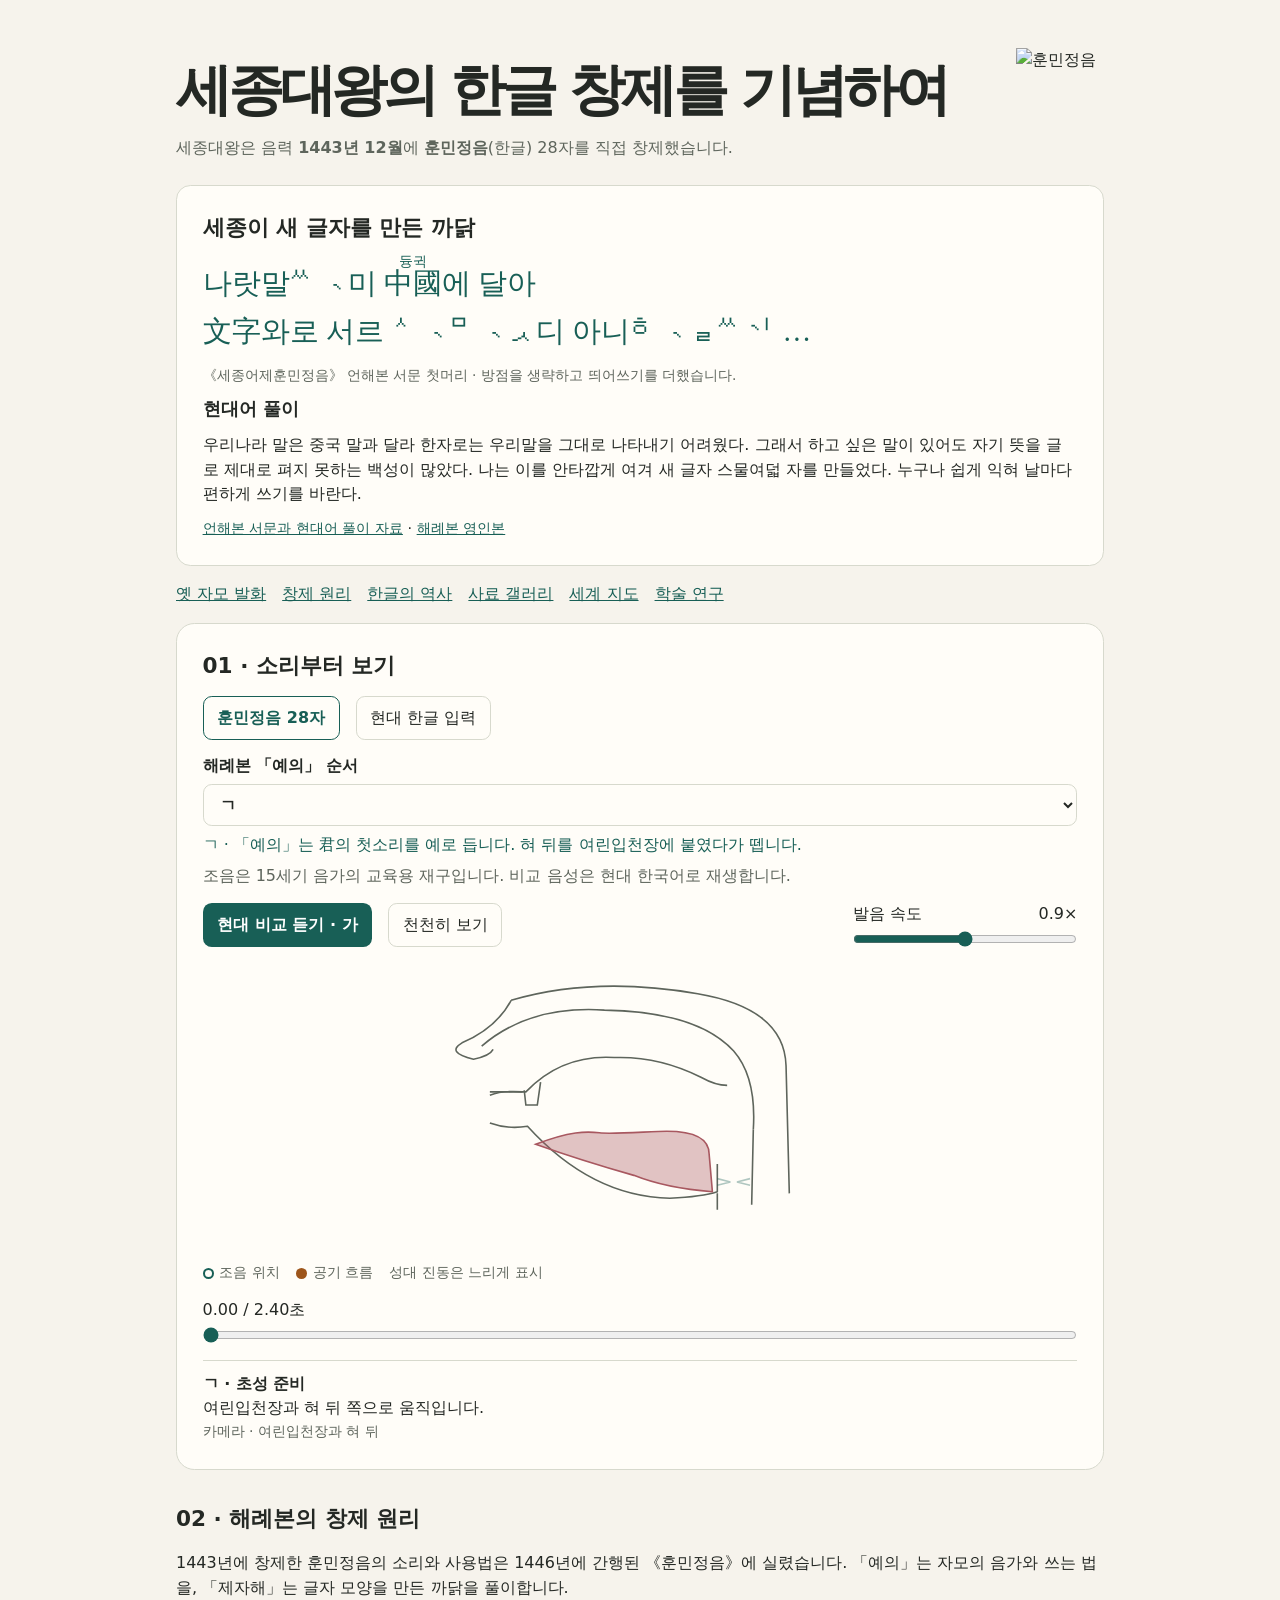
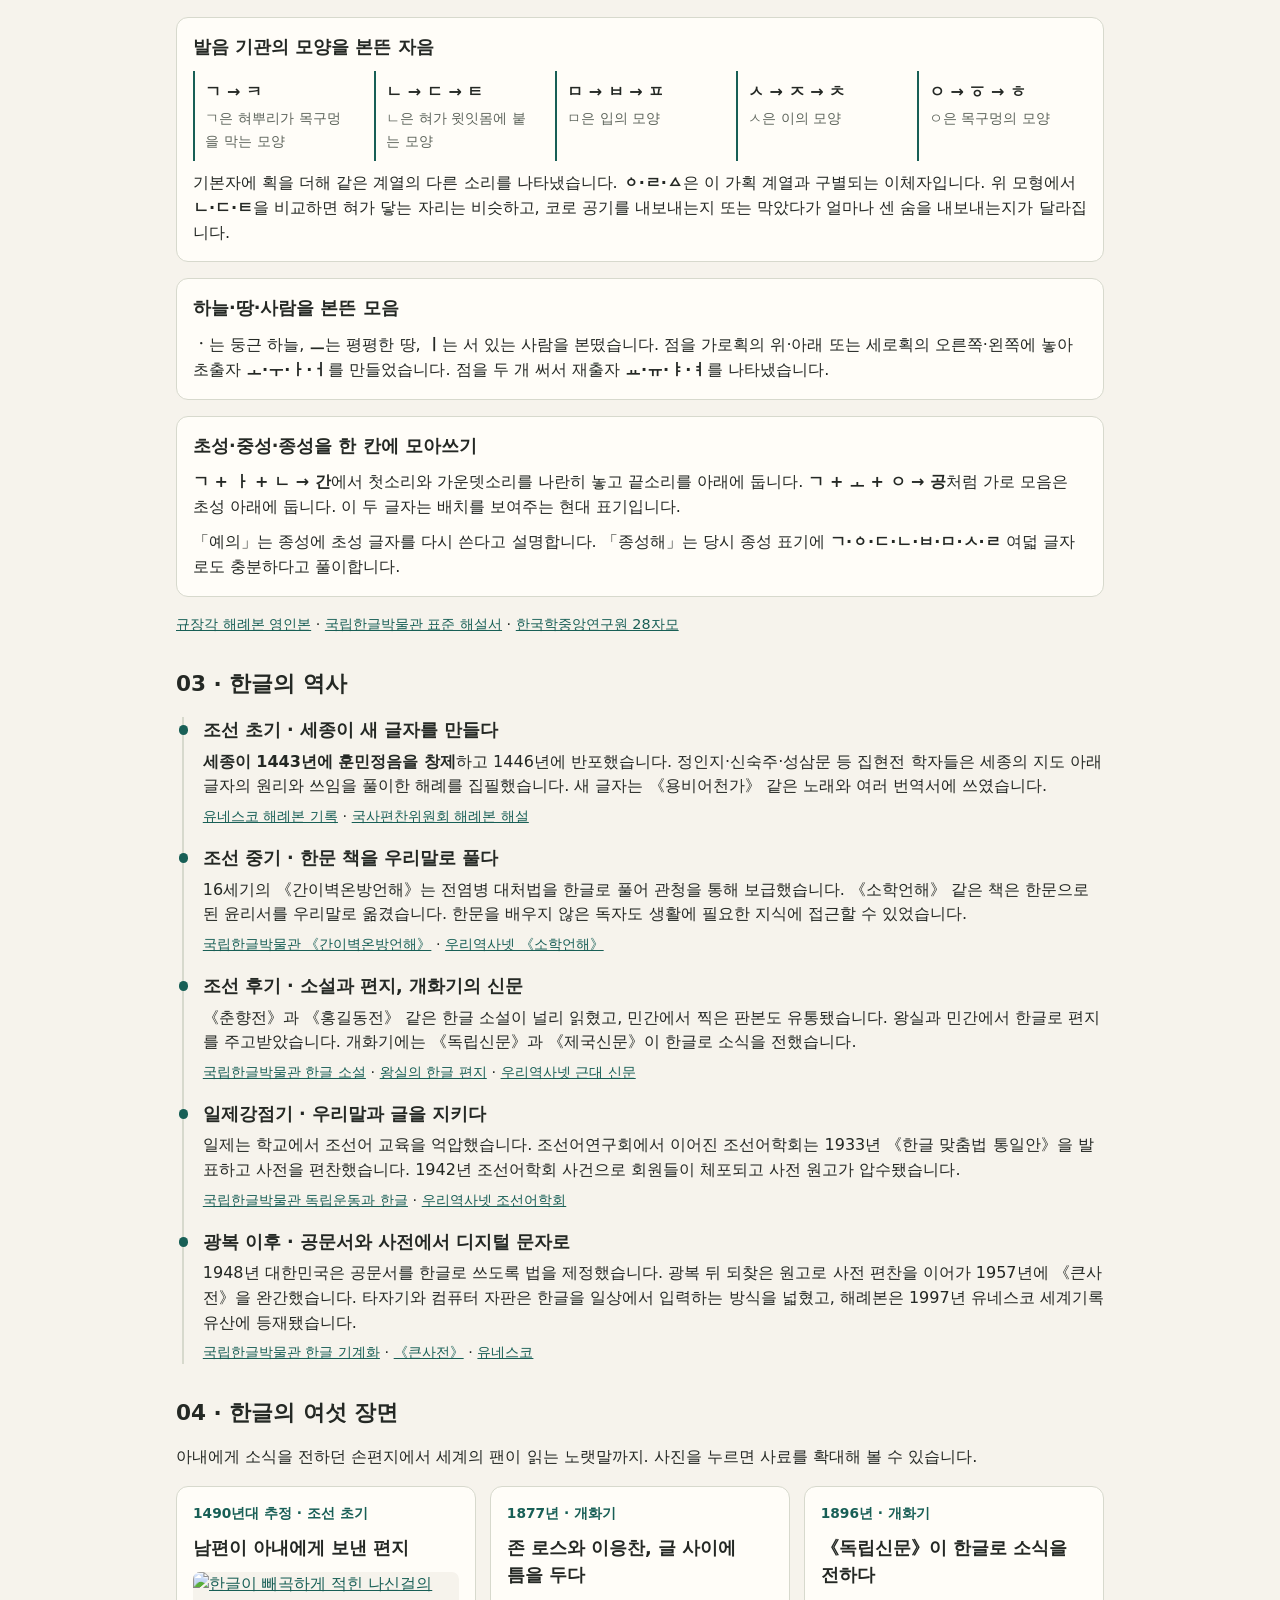
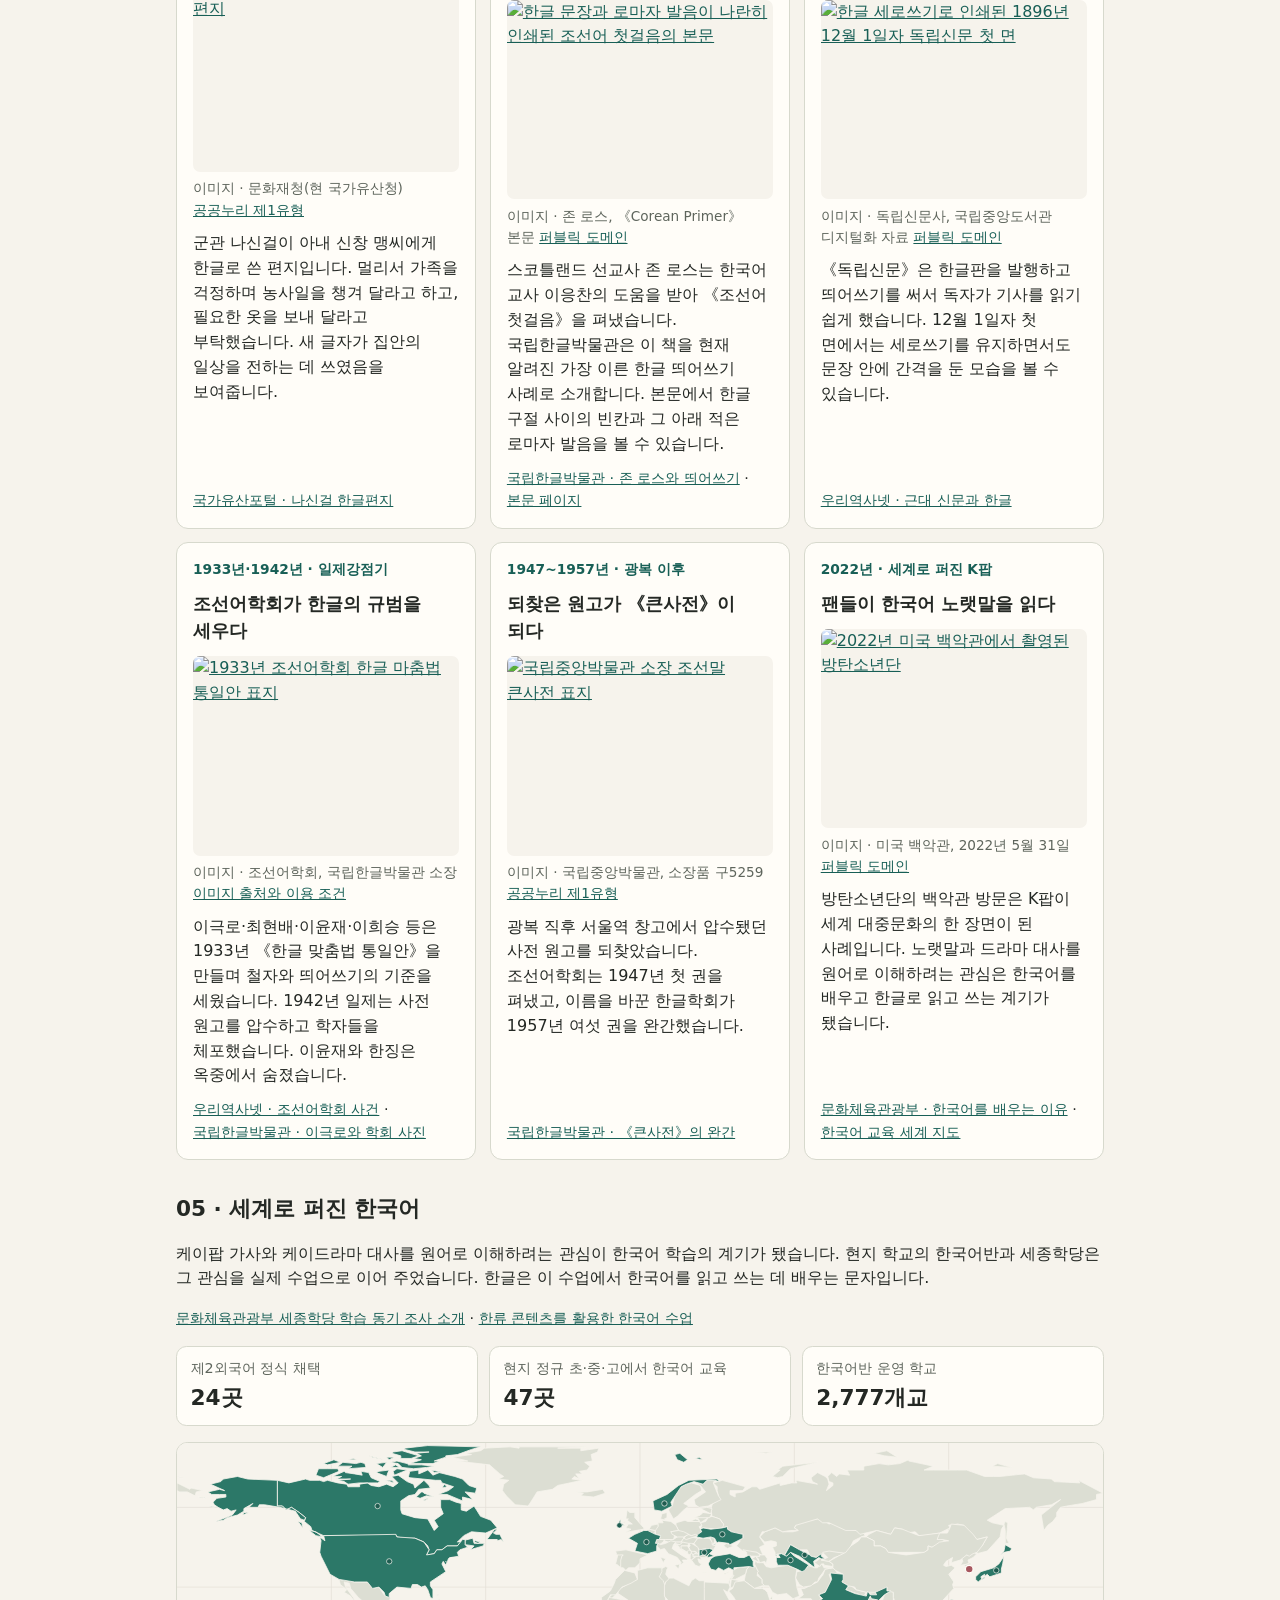
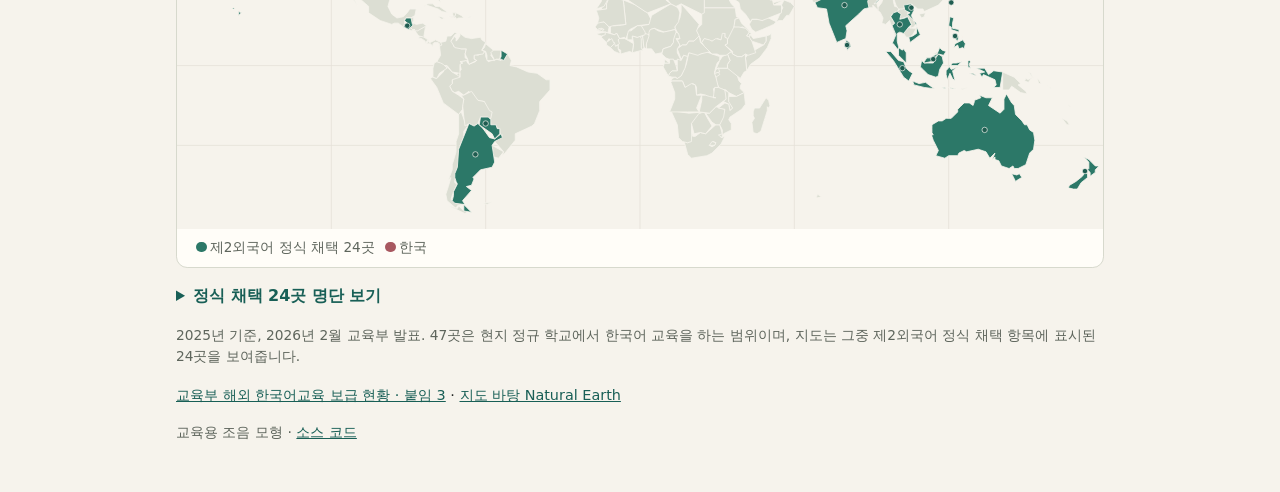
==== commit d195197d: "Add a research library on Hangul, language families, and Korean AI" ====
--- a/index.html
+++ b/index.html
@@ -29,7 +29,7 @@
     <p class="sources"><a href="https://www.goe.go.kr/resource/old/BBSMSTR_000000030069/BBS_202501240248564000.pdf">언해본 서문과 현대어 풀이 자료</a> · <a href="https://kyudb.snu.ac.kr/book/view.do?book_cd=GG43224_00">해례본 영인본</a></p>
   </section>
   <nav class="page-nav" aria-label="페이지 목차">
-    <a href="#sounds">옛 자모 발화</a><a href="#principles-title">창제 원리</a><a href="#history-title">한글의 역사</a><a href="#gallery-title">사료 갤러리</a><a href="#world-title">세계 지도</a>
+    <a href="#sounds">옛 자모 발화</a><a href="#principles-title">창제 원리</a><a href="#history-title">한글의 역사</a><a href="#gallery-title">사료 갤러리</a><a href="#world-title">세계 지도</a><a href="research.html">학술 연구</a>
   </nav>
   <section id="sounds" class="studio" aria-label="한글 조음 시연">
     <h2>01 · 소리부터 보기</h2>
--- a/styles.css
+++ b/styles.css
@@ -106,6 +106,32 @@
 .country-list dl { display: grid; gap: .5rem; margin-block: .6rem 0; }
 .country-list dt { font-weight: 650; }
 .country-list dd { margin: 0; }
+.research header { margin-bottom: 0; }
+.research { word-break: keep-all; overflow-wrap: anywhere; }
+.research .principles { scroll-margin-top: 1rem; }
+.research-list { grid-template-columns: repeat(auto-fit, minmax(min(100%, 14rem), 1fr)); }
+.research-widget { gap: .55rem; }
+.research-widget label { font-weight: 650; }
+.language-map { display: block; width: 100%; height: auto; background: #f6f3ec; border-radius: .4rem; }
+.language-map circle { fill: #596962; stroke: #f6f3ec; stroke-width: .9; }
+.language-map circle.selected { fill: #9b4528; stroke: #fffdf8; stroke-width: 1.25; }
+.language-selection { display: flex; flex-wrap: wrap; gap: .35rem 1rem; list-style: none; margin: 0; padding: 0; }
+.unicode-results { overflow-wrap: anywhere; }
+.unicode-results output { font-variant-numeric: tabular-nums; }
+kbd { padding: .08em .35em; border: 1px solid var(--edge); border-radius: .22em; background: var(--panel); }
+.research-table-wrap { overflow-x: auto; }
+.research-table { width: 100%; border-collapse: collapse; background: var(--panel); }
+.research-table th, .research-table td { padding: .6rem; border: 1px solid var(--edge); text-align: start; vertical-align: top; word-break: keep-all; overflow-wrap: anywhere; }
+.research-table th[scope='row'] { min-width: 6rem; }
+@media (max-width: 560px) {
+  .research-table, .research-table tbody, .research-table tr, .research-table th, .research-table td { display: block; }
+  .research-table { background: transparent; }
+  .research-table thead { position: absolute; width: 1px; height: 1px; clip-path: inset(50%); overflow: hidden; }
+  .research-table tbody { display: grid; gap: .55rem; }
+  .research-table tbody tr { padding: .65rem .75rem; background: var(--panel); border: 1px solid var(--edge); border-radius: .55rem; }
+  .research-table th, .research-table td { padding: .25rem 0; border: 0; }
+  .research-table td:last-child { color: var(--muted); }
+}
 footer { margin-top: 1rem; }
 a { color: var(--viz-series-1); }
 @media (max-width: 420px) {
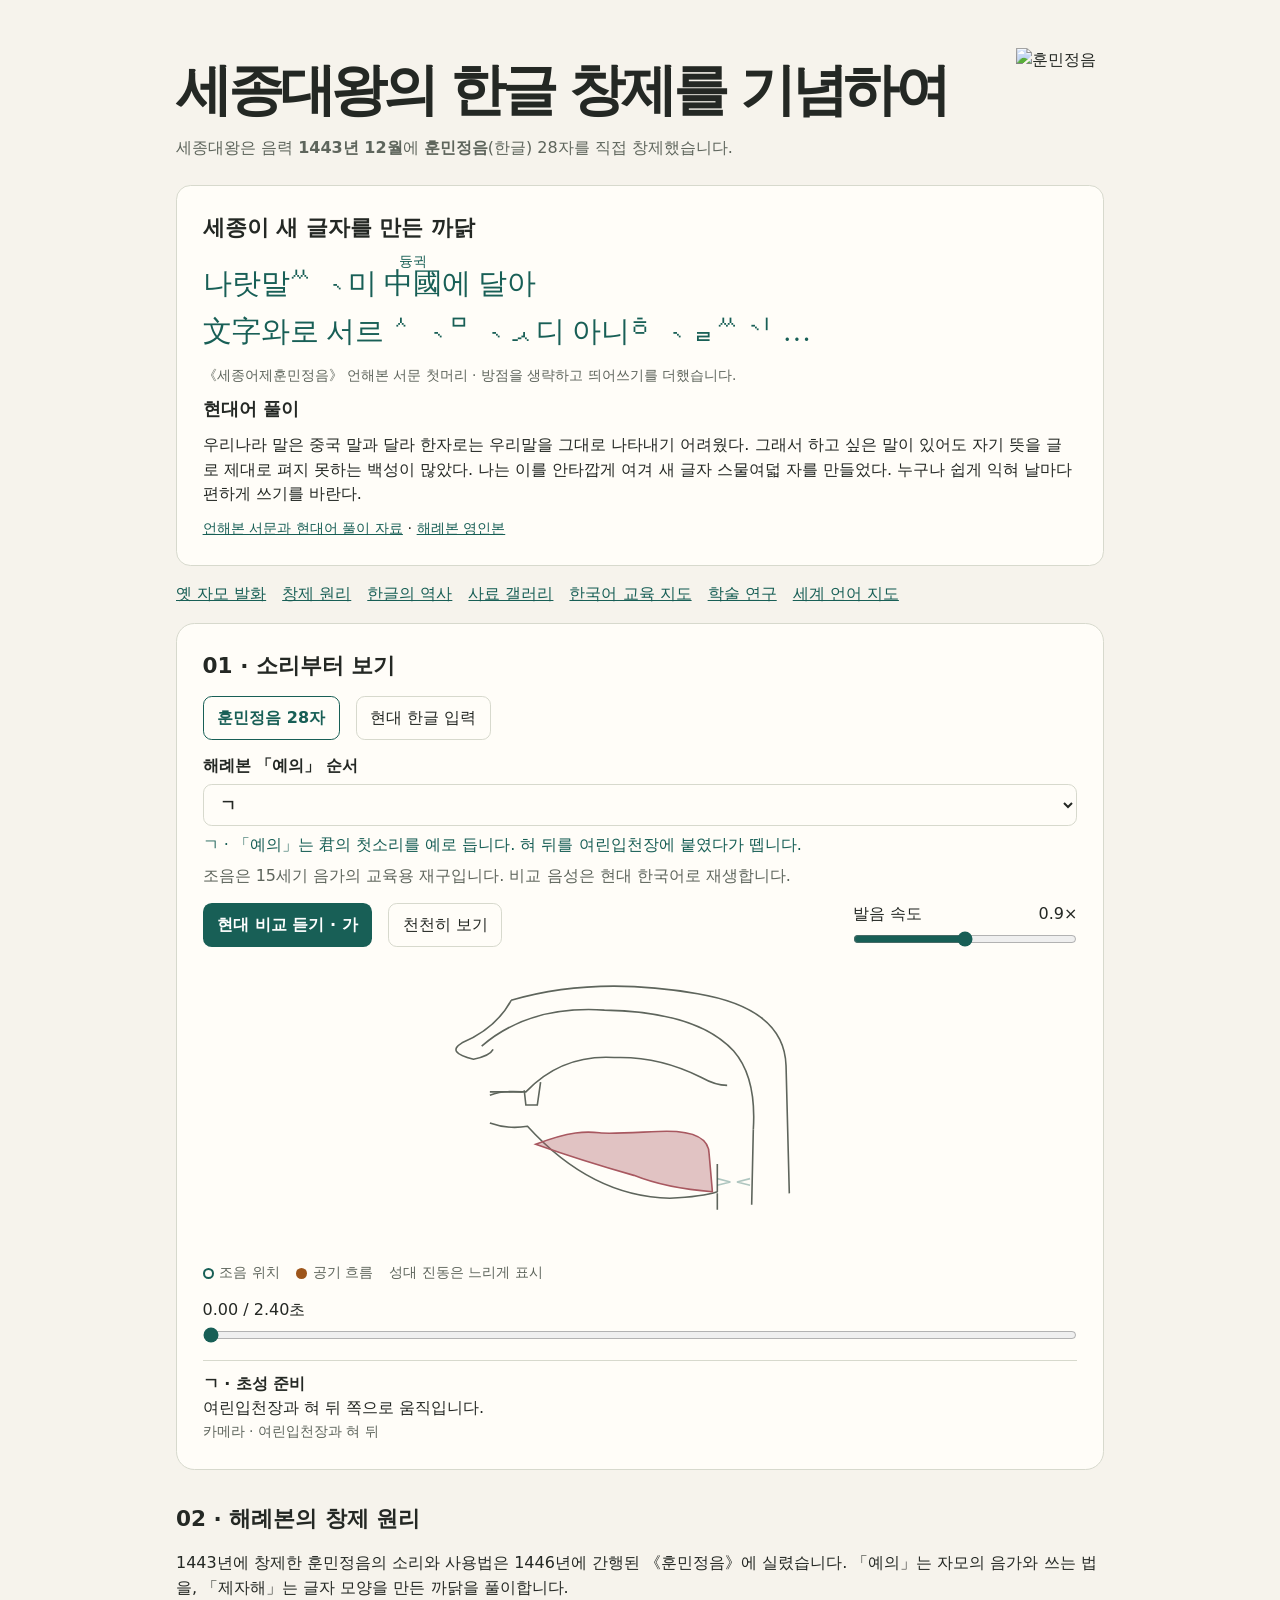
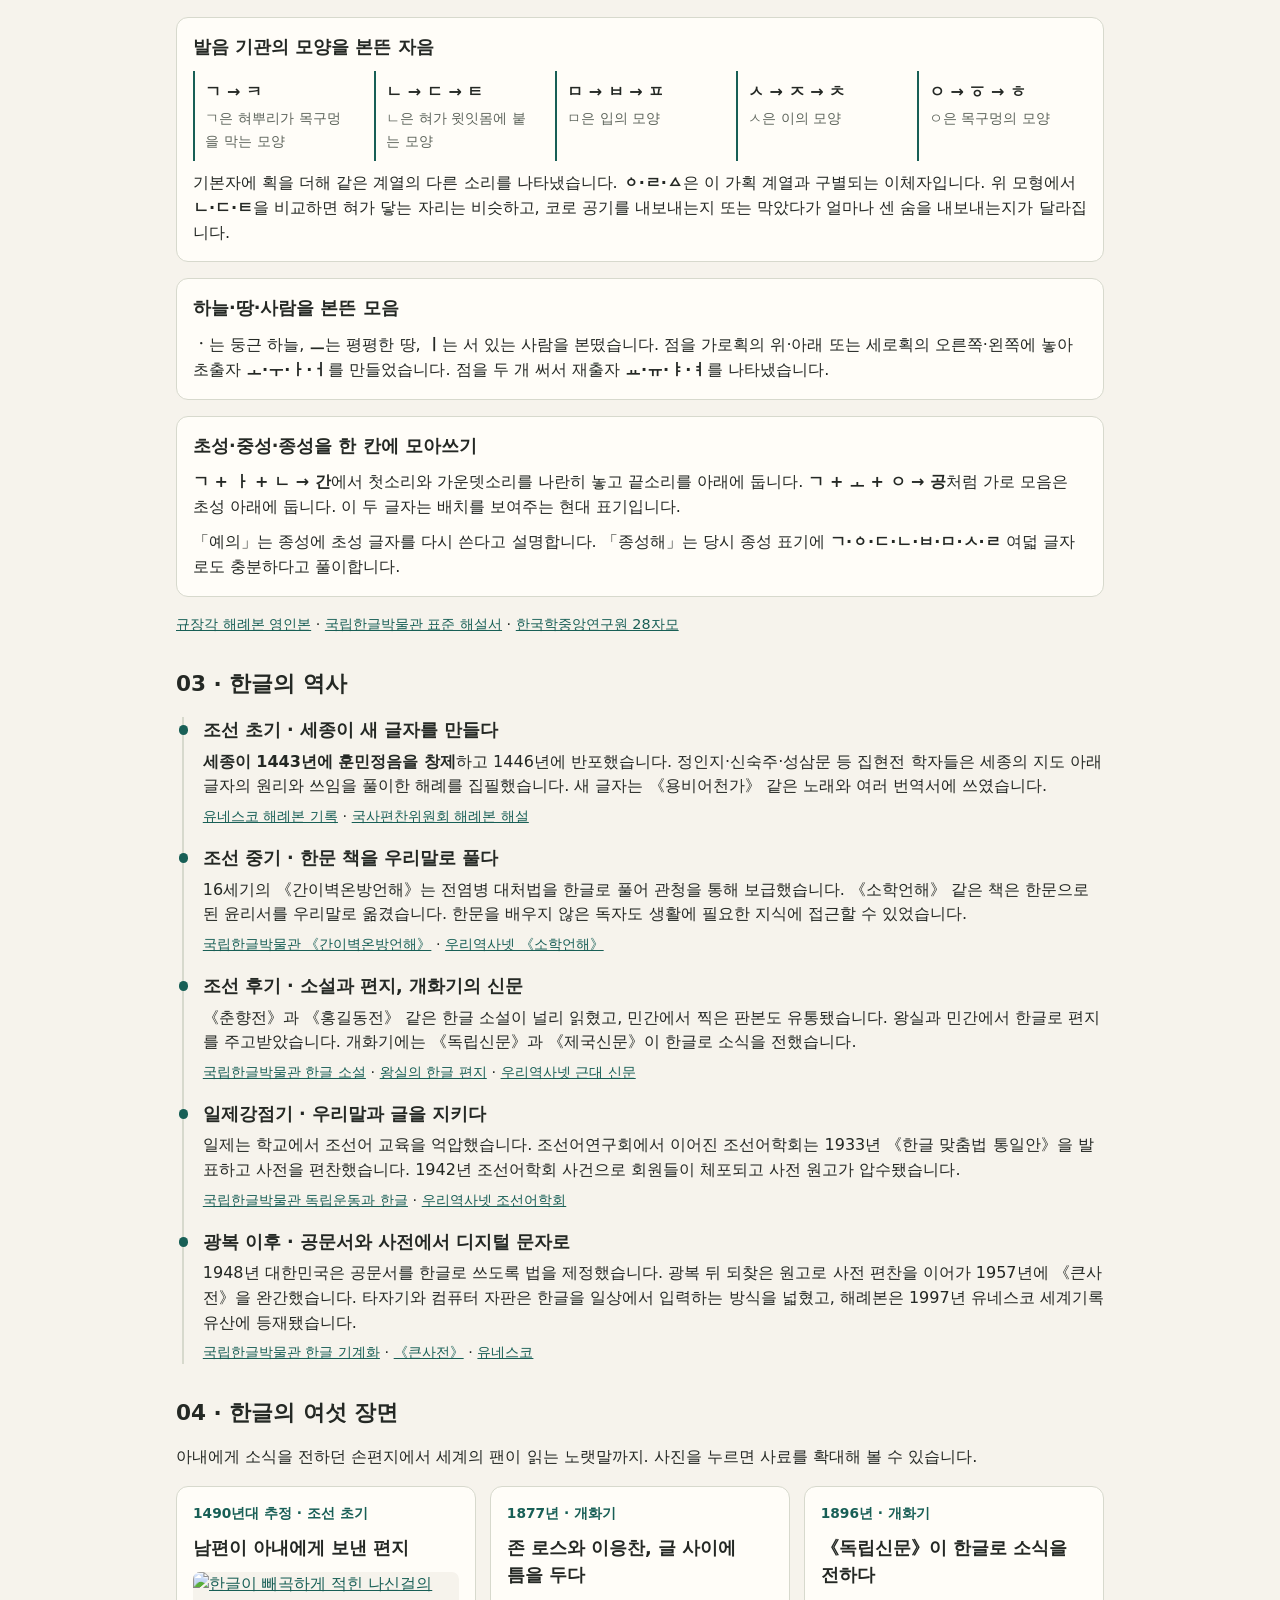
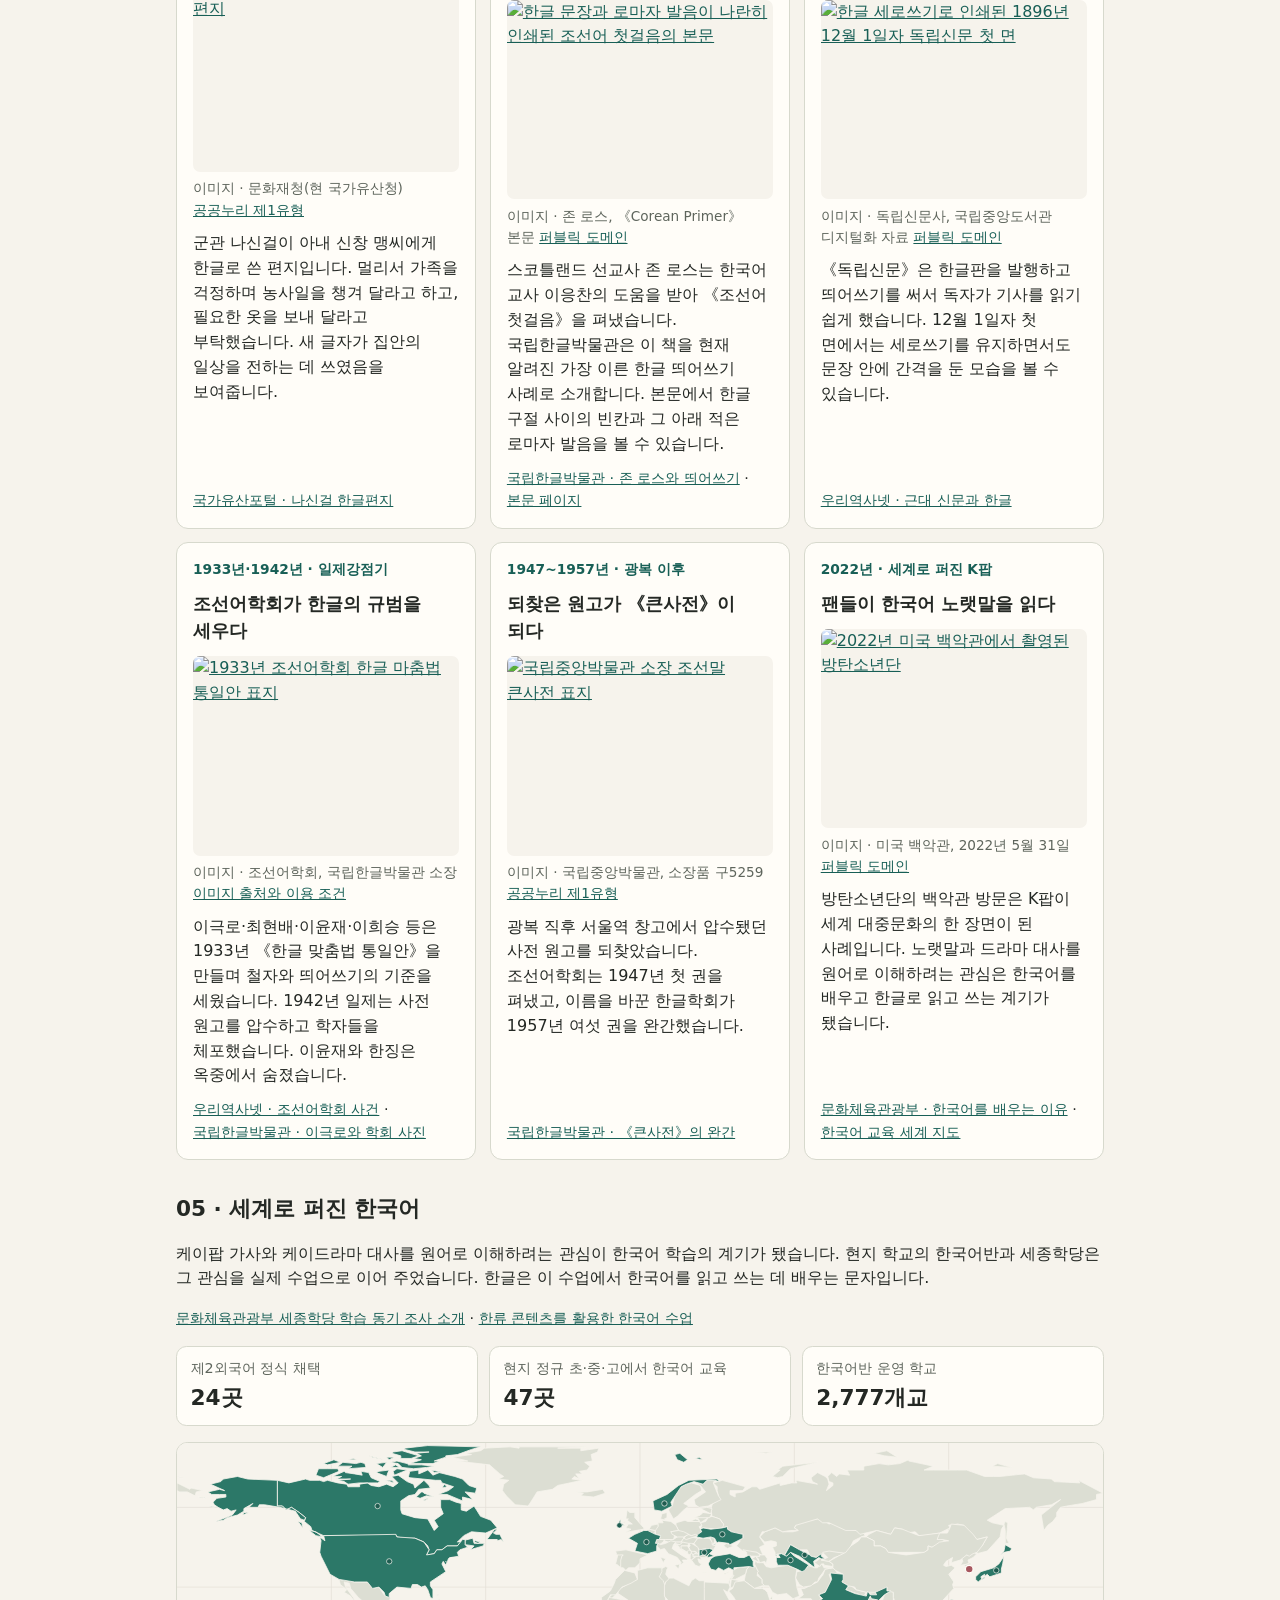
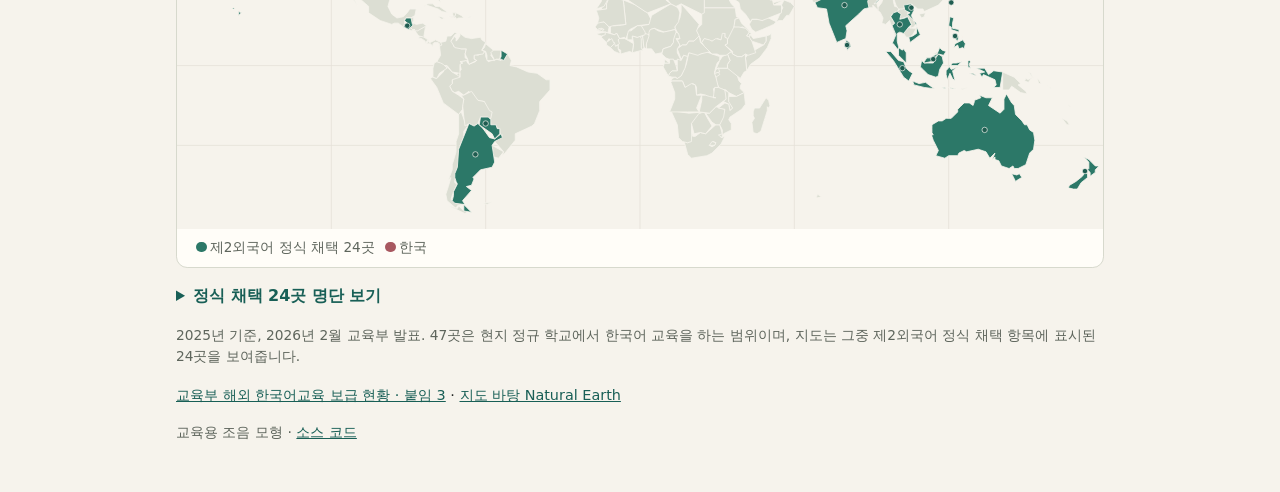
==== commit 6dbe1d65: "Add interactive world language and colonial history atlas" ====
--- a/index.html
+++ b/index.html
@@ -29,7 +29,7 @@
     <p class="sources"><a href="https://www.goe.go.kr/resource/old/BBSMSTR_000000030069/BBS_202501240248564000.pdf">언해본 서문과 현대어 풀이 자료</a> · <a href="https://kyudb.snu.ac.kr/book/view.do?book_cd=GG43224_00">해례본 영인본</a></p>
   </section>
   <nav class="page-nav" aria-label="페이지 목차">
-    <a href="#sounds">옛 자모 발화</a><a href="#principles-title">창제 원리</a><a href="#history-title">한글의 역사</a><a href="#gallery-title">사료 갤러리</a><a href="#world-title">세계 지도</a><a href="research.html">학술 연구</a>
+    <a href="#sounds">옛 자모 발화</a><a href="#principles-title">창제 원리</a><a href="#history-title">한글의 역사</a><a href="#gallery-title">사료 갤러리</a><a href="#world-title">한국어 교육 지도</a><a href="research.html">학술 연구</a><a href="atlas.html">세계 언어 지도</a>
   </nav>
   <section id="sounds" class="studio" aria-label="한글 조음 시연">
     <h2>01 · 소리부터 보기</h2>
--- a/styles.css
+++ b/styles.css
@@ -138,3 +138,39 @@
   .actions, .speed, .selector { flex-basis: 100%; }
   .views { grid-template-columns: minmax(0, 2.6fr) minmax(0, 1fr); }
 }
+
+.atlas { max-width: 72rem; }
+.atlas-panel { gap: .8rem; }
+.atlas-controls, .atlas-charts { display: grid; gap: .8rem; }
+.atlas-controls { grid-template-columns: repeat(4, minmax(0, 1fr)); }
+.atlas-charts { grid-template-columns: repeat(2, minmax(0, 1fr)); align-items: start; }
+.atlas-controls label, .atlas-country-label { display: grid; gap: .25rem; font-weight: 650; }
+.atlas-country-label { justify-self: start; max-width: 100%; }
+.atlas select { width: 100%; min-width: 0; font: inherit; color: inherit; background: var(--panel); border: 1px solid var(--edge); padding: .35rem .4rem; border-radius: .35rem; }
+.atlas-map { display: block; width: 100%; height: auto; background: #ecf4f7; border: 1px solid var(--edge); border-radius: .55rem; }
+.atlas-map-base { fill: #e2e3dc; stroke: #a9b2b5; stroke-width: .55; cursor: pointer; }
+.atlas-map-paint, .atlas-map-selection { pointer-events: none; }
+.atlas-map-selection { fill: none; stroke: #202f39; stroke-width: 1.4; }
+.atlas-legend, .atlas-bars { display: grid; gap: .4rem; margin: 0; padding: 0; list-style: none; }
+.atlas-legend { display: flex; flex-wrap: wrap; gap: .35rem .9rem; }
+.atlas-legend li { display: flex; align-items: center; gap: .35rem; }
+.atlas-swatch { display: inline-block; width: .9rem; height: .9rem; flex: none; border-radius: .2rem; }
+.atlas-detail { min-height: 2.4rem; padding: .55rem .7rem; border: 1px solid var(--edge); border-radius: .45rem; }
+.atlas-detail ul { margin: .2rem 0 0; padding-inline-start: 1.2rem; }
+.atlas-bar { display: grid; grid-template-columns: minmax(4.5rem, 1fr) minmax(3.5rem, 1.7fr) auto; align-items: center; gap: .5rem; font-size: .9rem; }
+.atlas-track { display: flex; height: .75rem; overflow: hidden; border-radius: .2rem; background: var(--edge); }
+.atlas-track span { height: 100%; }
+.speaker-native, .atlas-rank-usage { background: var(--viz-series-1); }
+.speaker-second { background: light-dark(#849cbc, #7190ba); }
+.atlas-rank-official { background: var(--viz-series-2); }
+.atlas-retained { background: #138476; }
+.atlas-other { background: #c66224; }
+.atlas-history-table caption { text-align: start; font-weight: 700; margin-bottom: .5rem; }
+.atlas-history-sources a { display: block; white-space: nowrap; }
+.atlas-history-table td p { margin-top: .25rem; }
+@media (max-width: 48rem) {
+  .atlas-controls { grid-template-columns: repeat(2, minmax(0, 1fr)); }
+  .atlas-charts { grid-template-columns: 1fr; }
+  .atlas-history-sources { display: flex !important; flex-wrap: wrap; gap: .6rem; }
+}
+
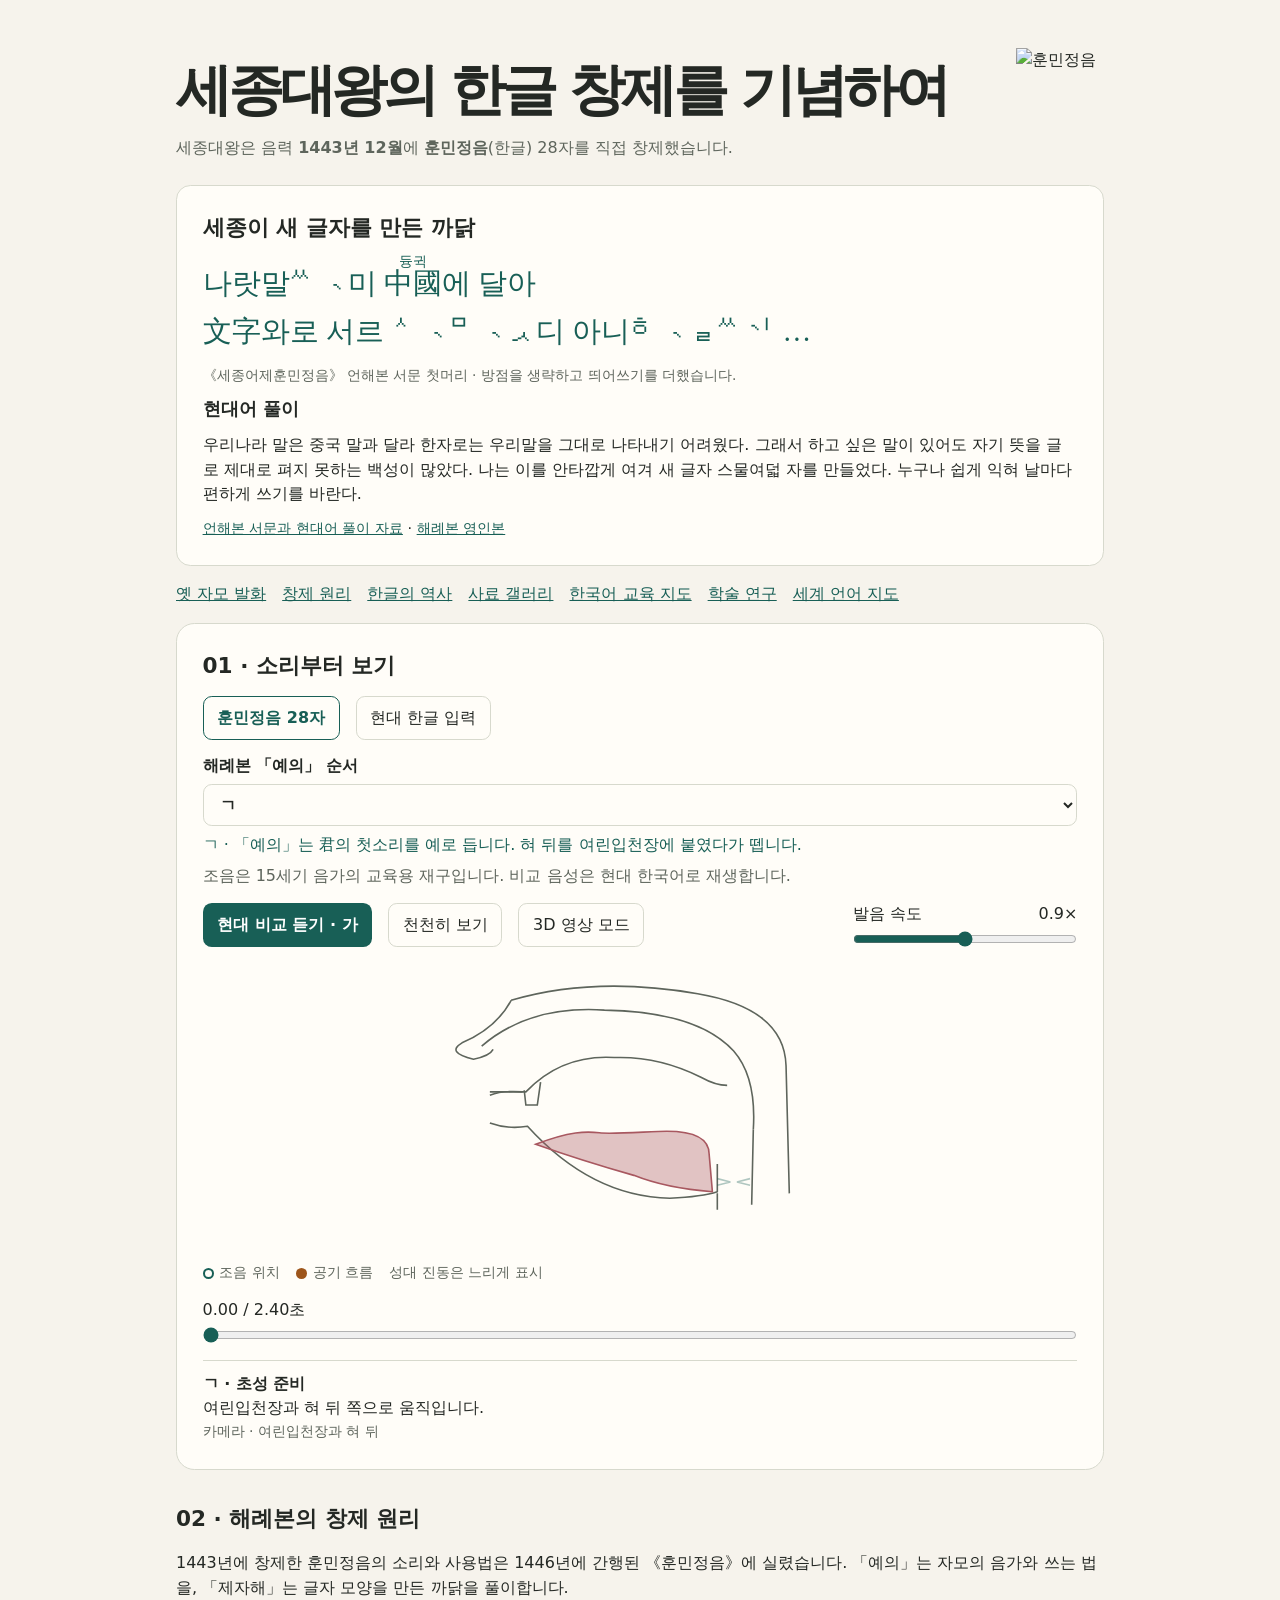
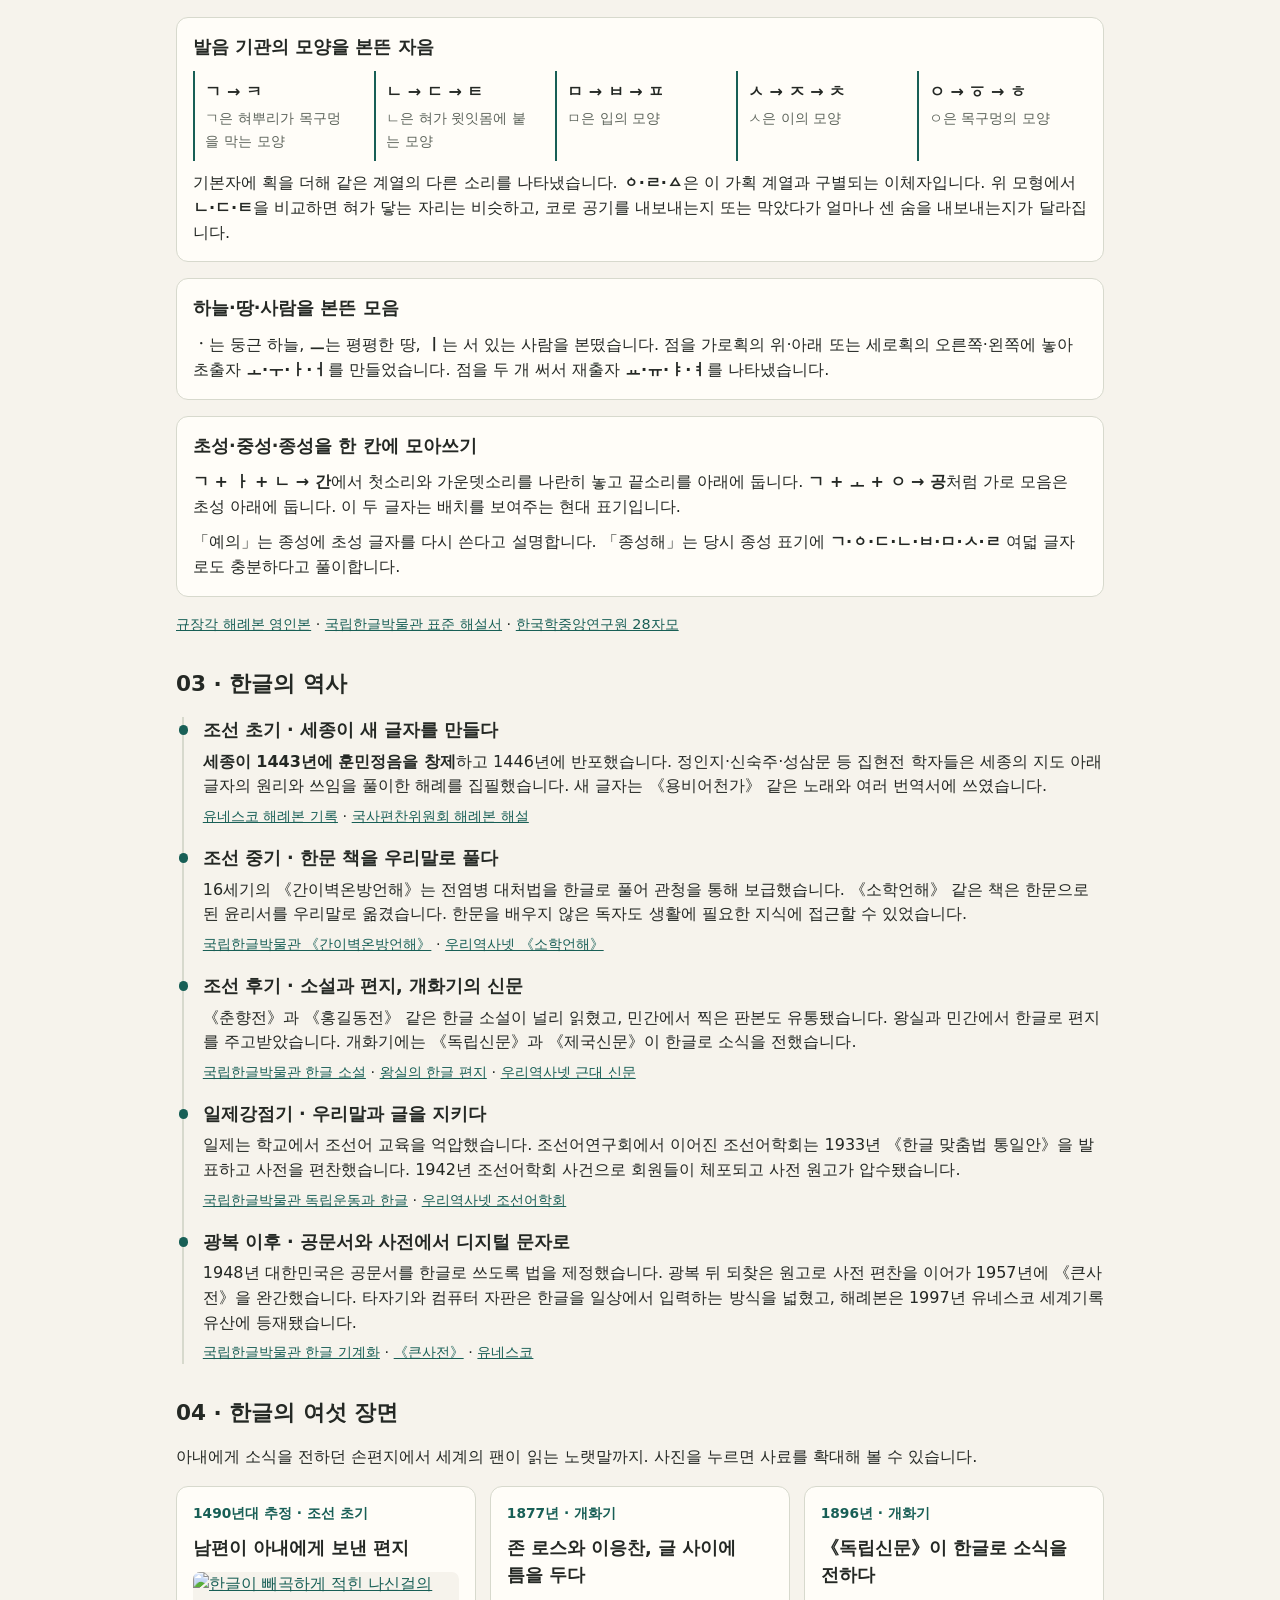
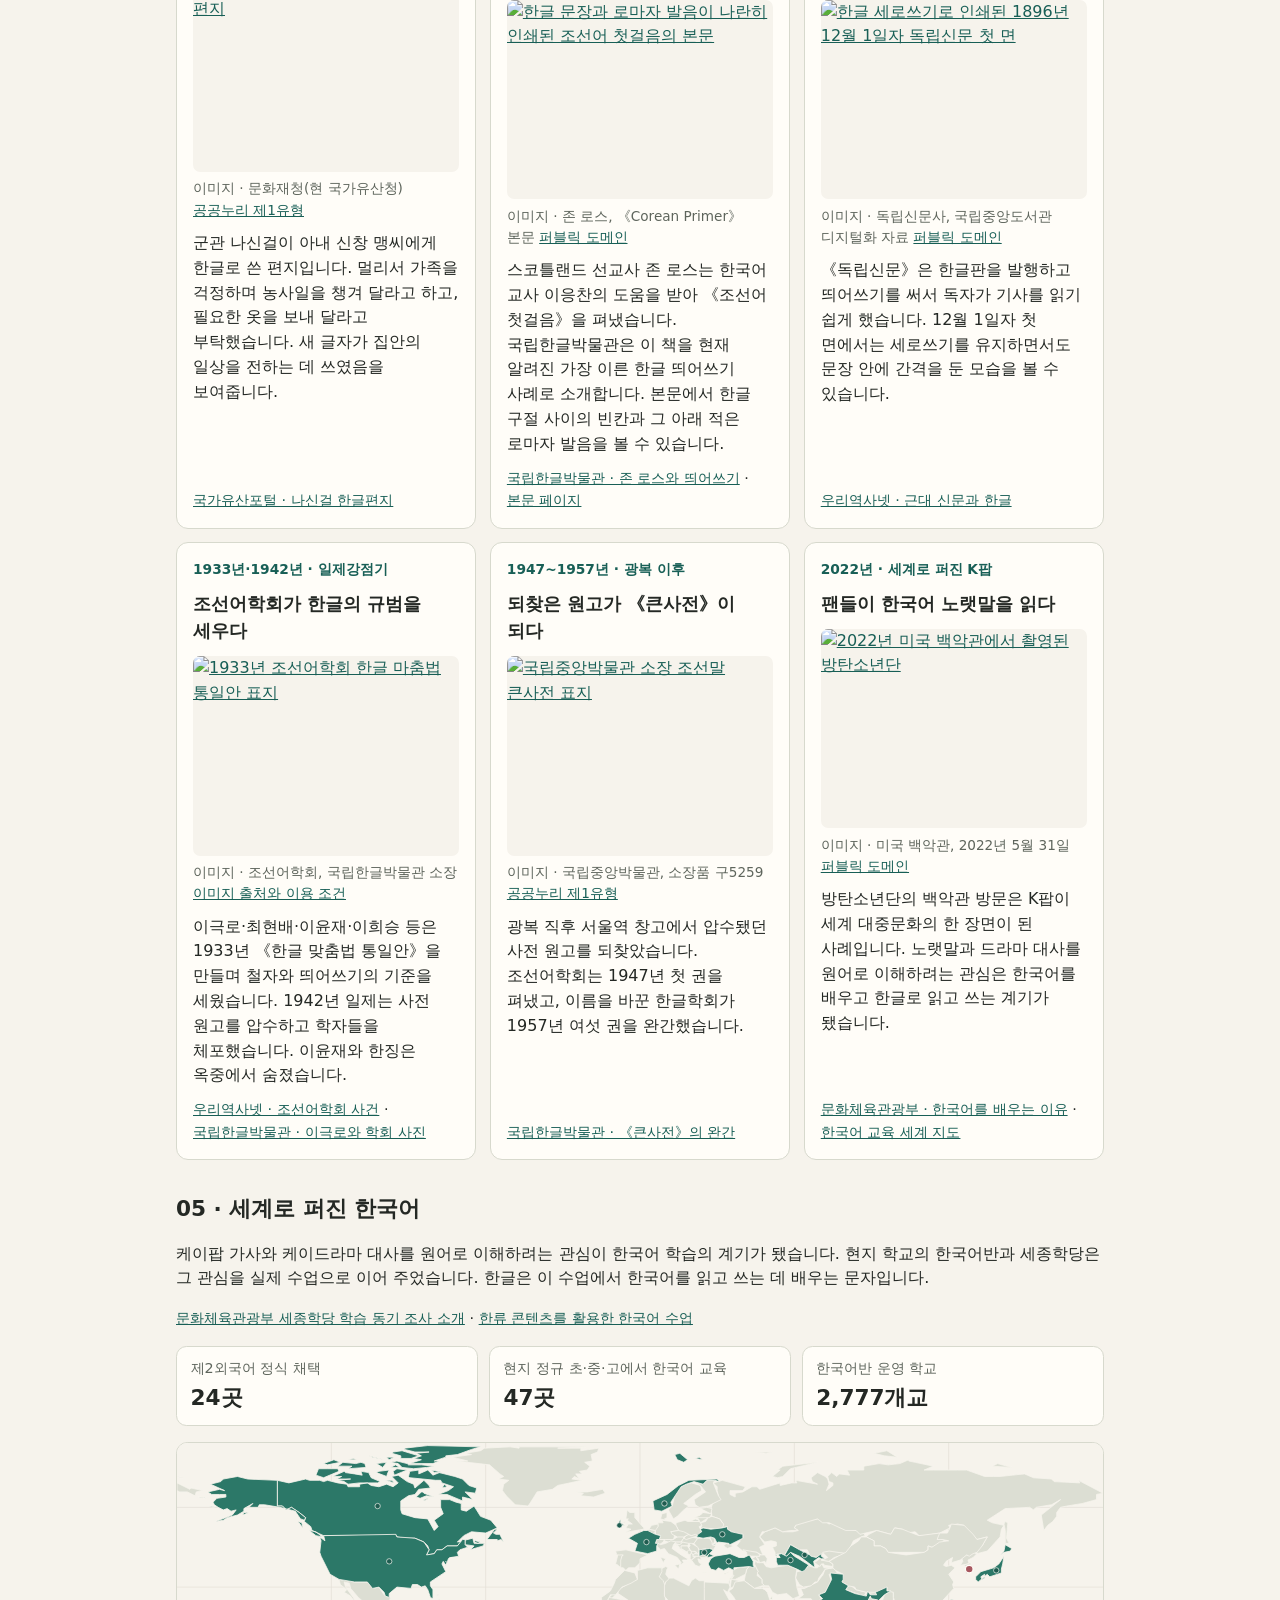
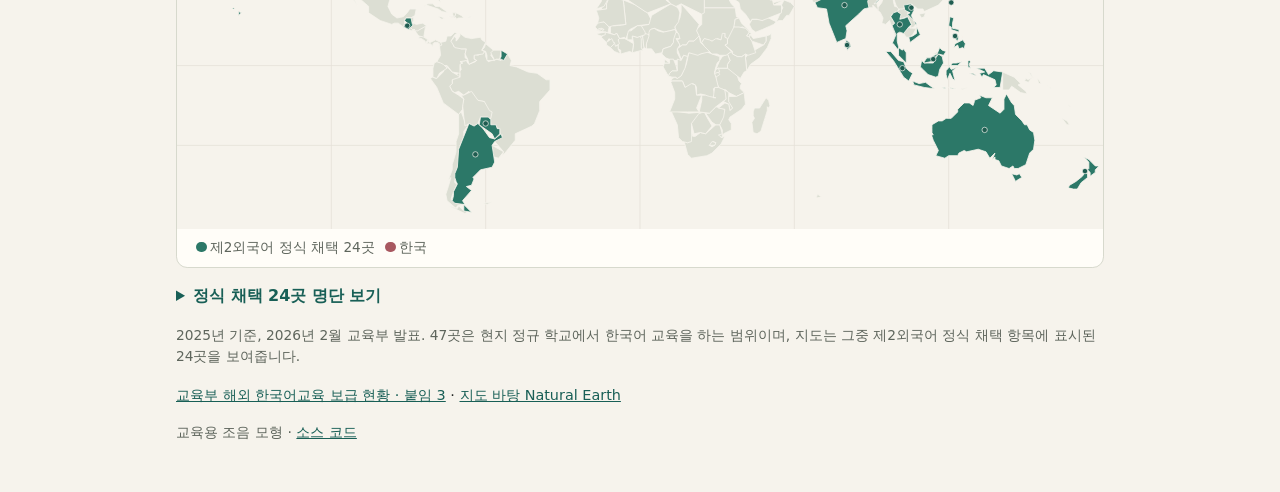
==== commit 0d96a6df: "feat: add immersive 3D articulation video mode" ====
--- a/index.html
+++ b/index.html
@@ -51,6 +51,7 @@
       <div class="actions">
         <button type="button" class="primary" data-listen>발음과 함께 재생</button>
         <button type="button" data-play>느리게 관찰</button>
+        <button type="button" data-cinema aria-pressed="false">3D 영상 모드</button>
       </div>
       <label class="speed"><span>발음 속도 <output data-rate-value>0.9×</output></span>
         <input data-rate type="range" min="0.5" max="1.3" step="0.1" value="0.9" aria-label="발음 속도">
@@ -60,6 +61,7 @@
     <div class="views" data-views hidden>
       <figure class="viewport"><canvas data-mouth role="img" aria-label="입과 목의 3D 옆 단면"></canvas><figcaption>입과 목 · 옆 단면</figcaption></figure>
       <figure class="viewport"><canvas data-folds role="img" aria-label="위에서 본 성대와 성문"></canvas><figcaption>성대 · 위에서</figcaption></figure>
+      <div class="cinema-caption" aria-live="polite"><strong data-video-caption>발화를 선택해 주세요.</strong><span>3D 조음 시각화 · 혀·입술·성대의 교육용 모형</span></div>
     </div>
 <svg class="stage" viewBox="0 0 360 176" role="img" aria-label="왼쪽을 보는 입과 목의 단면. 원은 조음 위치, 점선 화살표는 공기 경로를 나타냅니다.">
     <defs>
--- a/styles.css
+++ b/styles.css
@@ -53,6 +53,18 @@
 .viewport { display: grid; text-align: center; min-width: 0; }
 canvas { display: block; width: 100%; height: clamp(145px, 32vw, 300px); }
 figcaption { padding: .25rem .1rem .55rem; font-size: .85rem; }
+.cinema-caption { display: none; }
+#hangul-articulation.cinema-mode { max-width: none; min-height: 100vh; padding: clamp(.75rem, 2vw, 1.5rem); background: #101817; color: #f4f0e8; }
+#hangul-articulation.cinema-mode > :not(.studio) { display: none; }
+#hangul-articulation.cinema-mode .studio { min-height: calc(100vh - clamp(1.5rem, 4vw, 3rem)); grid-template-rows: auto auto auto minmax(0, 1fr) auto auto; border-color: #35514b; background: #172321; }
+#hangul-articulation.cinema-mode .views { position: relative; min-height: 0; grid-template-columns: minmax(0, 4fr) minmax(11rem, 1fr); gap: .75rem; padding: .65rem; background: radial-gradient(circle at 52% 45%, #26453e 0, #101817 67%); }
+#hangul-articulation.cinema-mode .viewport:first-child { grid-row: 1; }
+#hangul-articulation.cinema-mode .viewport:last-of-type { grid-row: 1; align-self: end; }
+#hangul-articulation.cinema-mode canvas { height: min(58vh, 43rem); }
+#hangul-articulation.cinema-mode .cinema-caption { position: absolute; z-index: 2; left: 1.4rem; bottom: 1.25rem; display: grid; gap: .15rem; max-width: min(70%, 38rem); padding: .65rem .8rem; border-left: 3px solid #85d6bd; background: rgb(10 18 16 / .74); color: #f4f0e8; pointer-events: none; }
+#hangul-articulation.cinema-mode .cinema-caption strong { font-size: clamp(1.1rem, 2.4vw, 1.75rem); }
+#hangul-articulation.cinema-mode .cinema-caption span { color: #c8d7d0; font-size: .83rem; }
+#hangul-articulation.cinema-mode .stage, #hangul-articulation.cinema-mode .legend { display: none; }
 .stage { width: 100%; max-height: 18rem; }
 .anatomy, .tongue, .air, .focus { vector-effect: non-scaling-stroke; stroke-width: 1.6; }
 .anatomy { fill: none; stroke: var(--muted); }
@@ -137,12 +149,16 @@
 @media (max-width: 420px) {
   .actions, .speed, .selector { flex-basis: 100%; }
   .views { grid-template-columns: minmax(0, 2.6fr) minmax(0, 1fr); }
+  #hangul-articulation.cinema-mode .views { grid-template-columns: minmax(0, 1fr); }
+  #hangul-articulation.cinema-mode .viewport:last-of-type { display: none; }
+  #hangul-articulation.cinema-mode canvas { height: 54vh; }
+  #hangul-articulation.cinema-mode .cinema-caption { max-width: calc(100% - 2rem); left: 1rem; bottom: 1rem; }
 }
 
 .atlas { max-width: 72rem; }
 .atlas-panel { gap: .8rem; }
 .atlas-controls, .atlas-charts { display: grid; gap: .8rem; }
-.atlas-controls { grid-template-columns: repeat(4, minmax(0, 1fr)); }
+.atlas-controls { grid-template-columns: repeat(auto-fit, minmax(min(100%, 13rem), 1fr)); }
 .atlas-charts { grid-template-columns: repeat(2, minmax(0, 1fr)); align-items: start; }
 .atlas-controls label, .atlas-country-label { display: grid; gap: .25rem; font-weight: 650; }
 .atlas-country-label { justify-self: start; max-width: 100%; }
@@ -156,7 +172,6 @@
 .atlas-legend li { display: flex; align-items: center; gap: .35rem; }
 .atlas-swatch { display: inline-block; width: .9rem; height: .9rem; flex: none; border-radius: .2rem; }
 .atlas-detail { min-height: 2.4rem; padding: .55rem .7rem; border: 1px solid var(--edge); border-radius: .45rem; }
-.atlas-detail ul { margin: .2rem 0 0; padding-inline-start: 1.2rem; }
 .atlas-bar { display: grid; grid-template-columns: minmax(4.5rem, 1fr) minmax(3.5rem, 1.7fr) auto; align-items: center; gap: .5rem; font-size: .9rem; }
 .atlas-track { display: flex; height: .75rem; overflow: hidden; border-radius: .2rem; background: var(--edge); }
 .atlas-track span { height: 100%; }
@@ -169,8 +184,47 @@
 .atlas-history-sources a { display: block; white-space: nowrap; }
 .atlas-history-table td p { margin-top: .25rem; }
 @media (max-width: 48rem) {
-  .atlas-controls { grid-template-columns: repeat(2, minmax(0, 1fr)); }
   .atlas-charts { grid-template-columns: 1fr; }
   .atlas-history-sources { display: flex !important; flex-wrap: wrap; gap: .6rem; }
 }
 
+
+.ai-papers { max-width: 72rem; }
+.ai-paper { padding-block-end: 1.25rem; border-bottom: 1px solid var(--edge); }
+.ai-paper h2 { scroll-margin-top: 1rem; }
+.ai-paper-kicker { font-size: .85rem; font-weight: 700; color: var(--muted); margin-bottom: .25rem; }
+.ai-paper-grid { display: grid; grid-template-columns: minmax(0, 1fr) minmax(0, 1fr); gap: clamp(1rem, 3vw, 2rem); align-items: start; }
+.ai-paper figure { margin: 0; }
+.ai-paper img { display: block; width: 100%; height: auto; border-radius: .8rem; }
+.ai-paper figcaption { font-size: .86rem; color: var(--muted); padding-top: .4rem; }
+.ai-paper dl, .ai-paper dd { margin: 0; }
+.ai-paper dl { display: grid; gap: .7rem; }
+.ai-paper dt { font-weight: 750; }
+@media (max-width: 48rem) {
+  .ai-paper-grid { grid-template-columns: minmax(0, 1fr); }
+}
+@media (max-width: 30rem) {
+  .atlas-controls { grid-template-columns: 1fr; }
+}
+
+.bias-figure { gap: .65rem; }
+.bias-share { display: flex; height: 1.35rem; overflow: hidden; border-radius: .3rem; }
+.bias-share span:first-child, .bias-top-score { background: var(--viz-series-1); }
+.bias-share span:last-child { background: var(--viz-series-2); }
+.bias-share-labels { display: flex; flex-wrap: wrap; justify-content: space-between; gap: .35rem .7rem; }
+.bias-controls { display: flex; flex-wrap: wrap; gap: .65rem 1rem; }
+.bias-controls label { display: grid; gap: .25rem; font-weight: 650; }
+.bias-controls select { padding: .4rem; border: 1px solid var(--edge); border-radius: .35rem; color: inherit; background: var(--panel); font: inherit; }
+.bias-bars { margin: 0; padding: 0; list-style: none; display: grid; gap: .45rem; }
+.bias-bars li { display: grid; grid-template-columns: minmax(8rem, 1fr) minmax(2rem, 3fr) 4rem; align-items: center; gap: .65rem; }
+.bias-bars small { display: block; color: var(--muted); }
+.bias-bars strong { text-align: end; font-variant-numeric: tabular-nums; }
+.bias-track { height: .8rem; overflow: hidden; border-radius: .2rem; background: var(--edge); }
+.bias-track span { display: block; height: 100%; }
+.bias-track span:not(.bias-top-score) { background: light-dark(#74899d, #95aec3); }
+.bias-steps { padding-inline-start: 1.35rem; margin-block: 0; }
+.bias-steps li + li { margin-top: .55rem; }
+.ai-papers .research-table caption { text-align: start; margin-bottom: .45rem; font-weight: 700; }
+@media (max-width: 26rem) {
+  .bias-bars li { grid-template-columns: minmax(7.6rem, 1fr) minmax(1.75rem, 1fr) 3.7rem; gap: .45rem; font-size: .86rem; }
+}
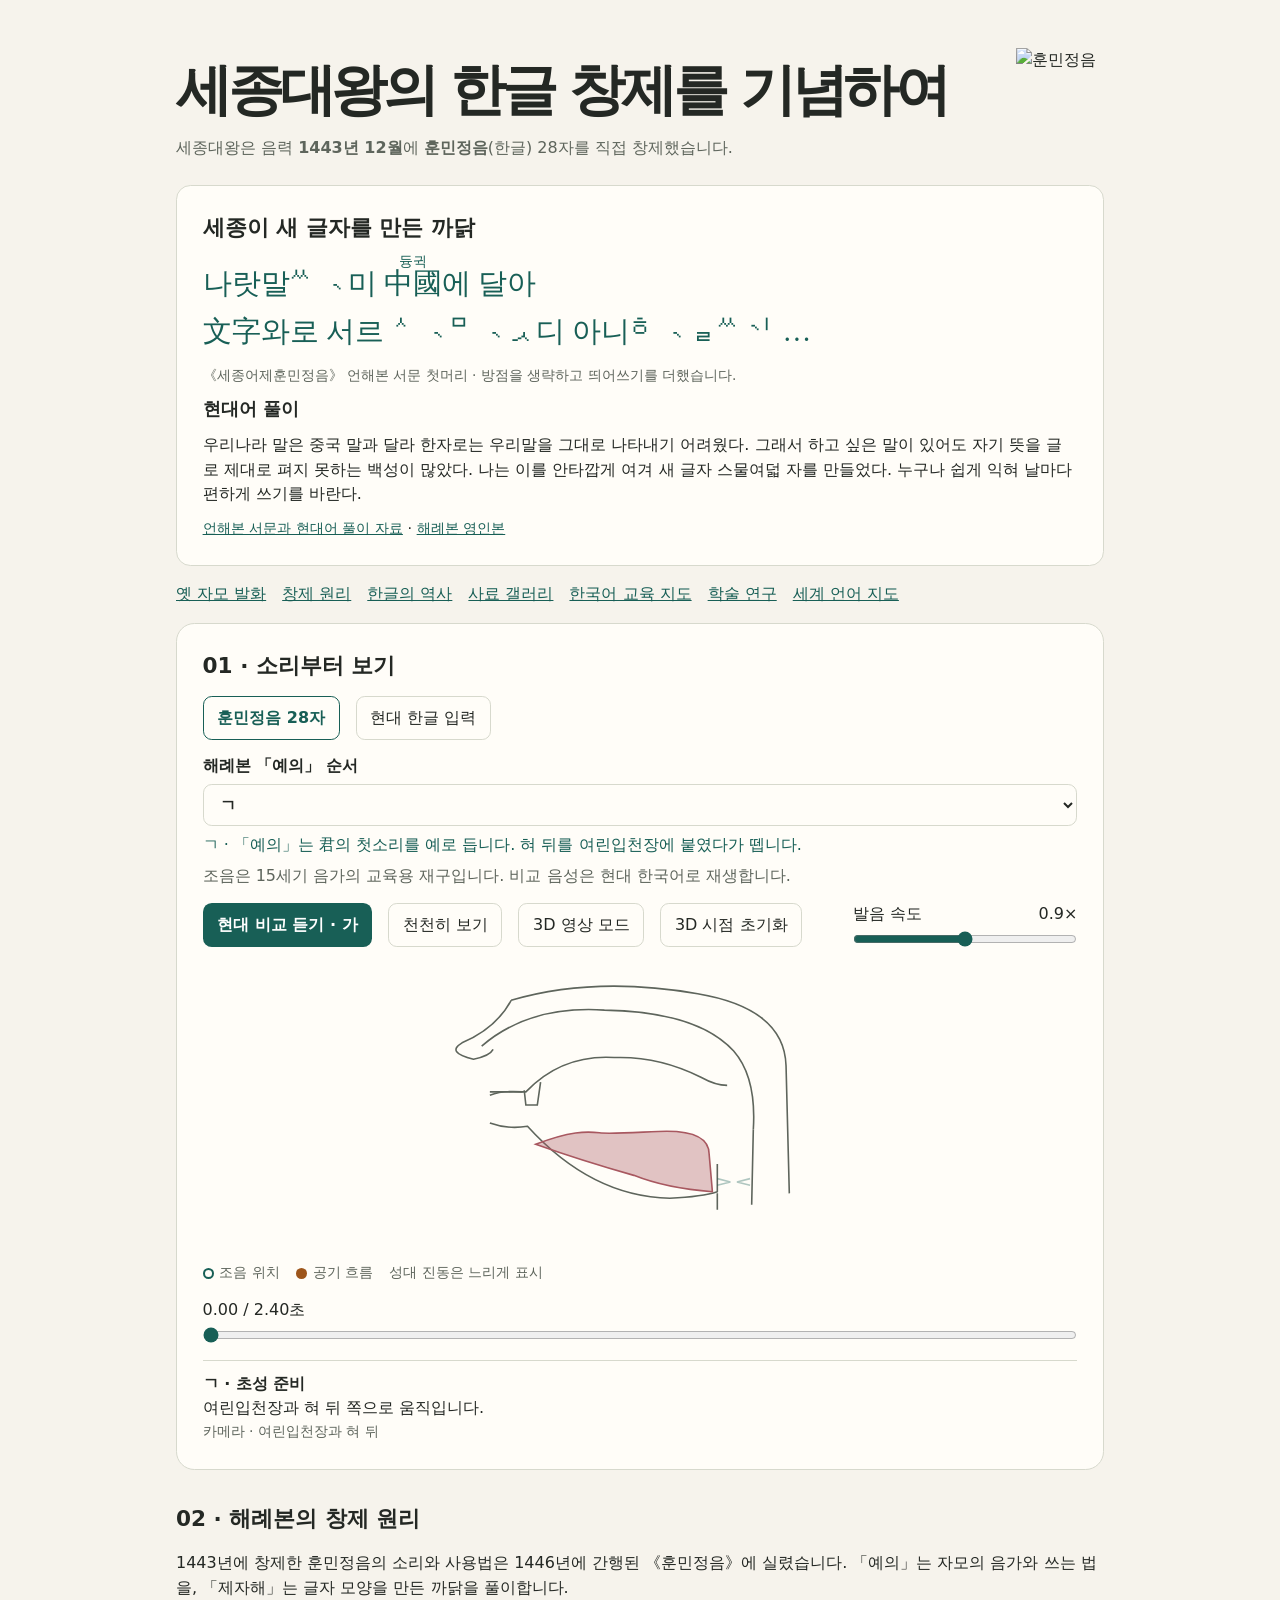
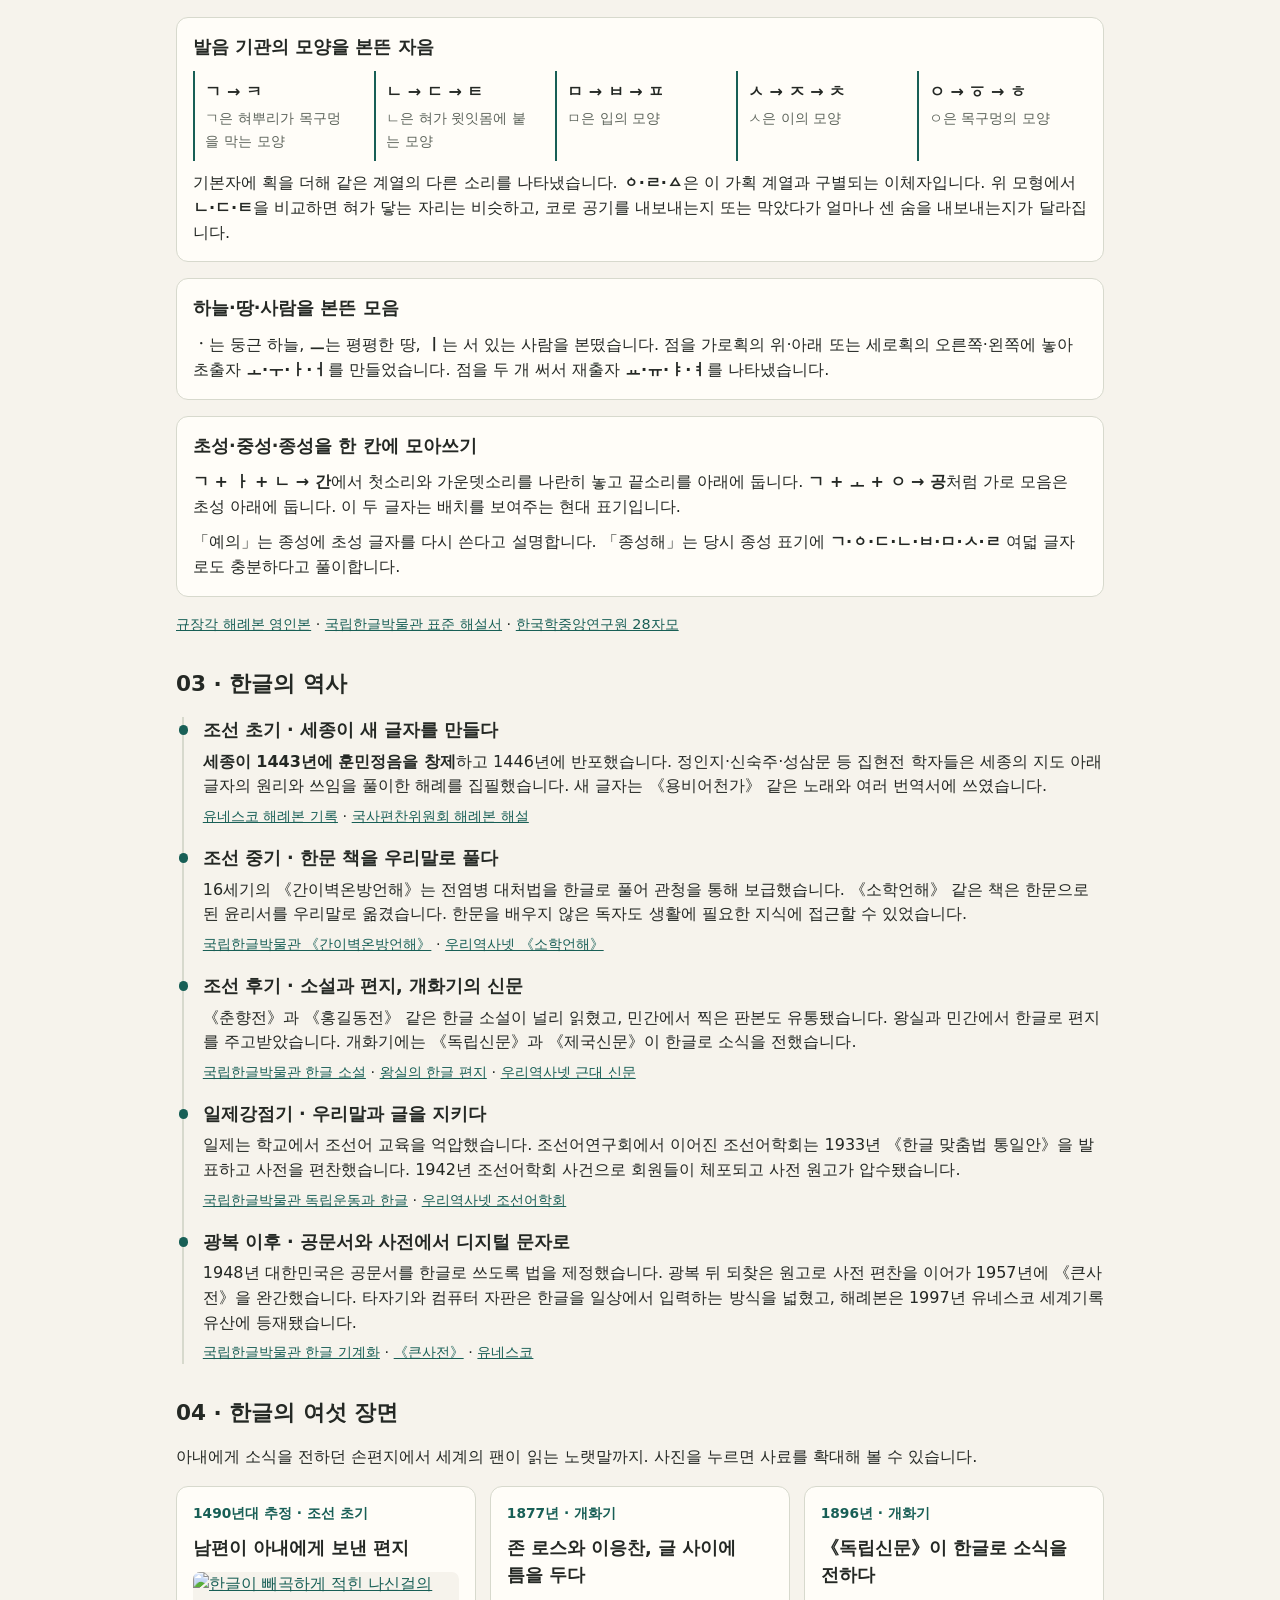
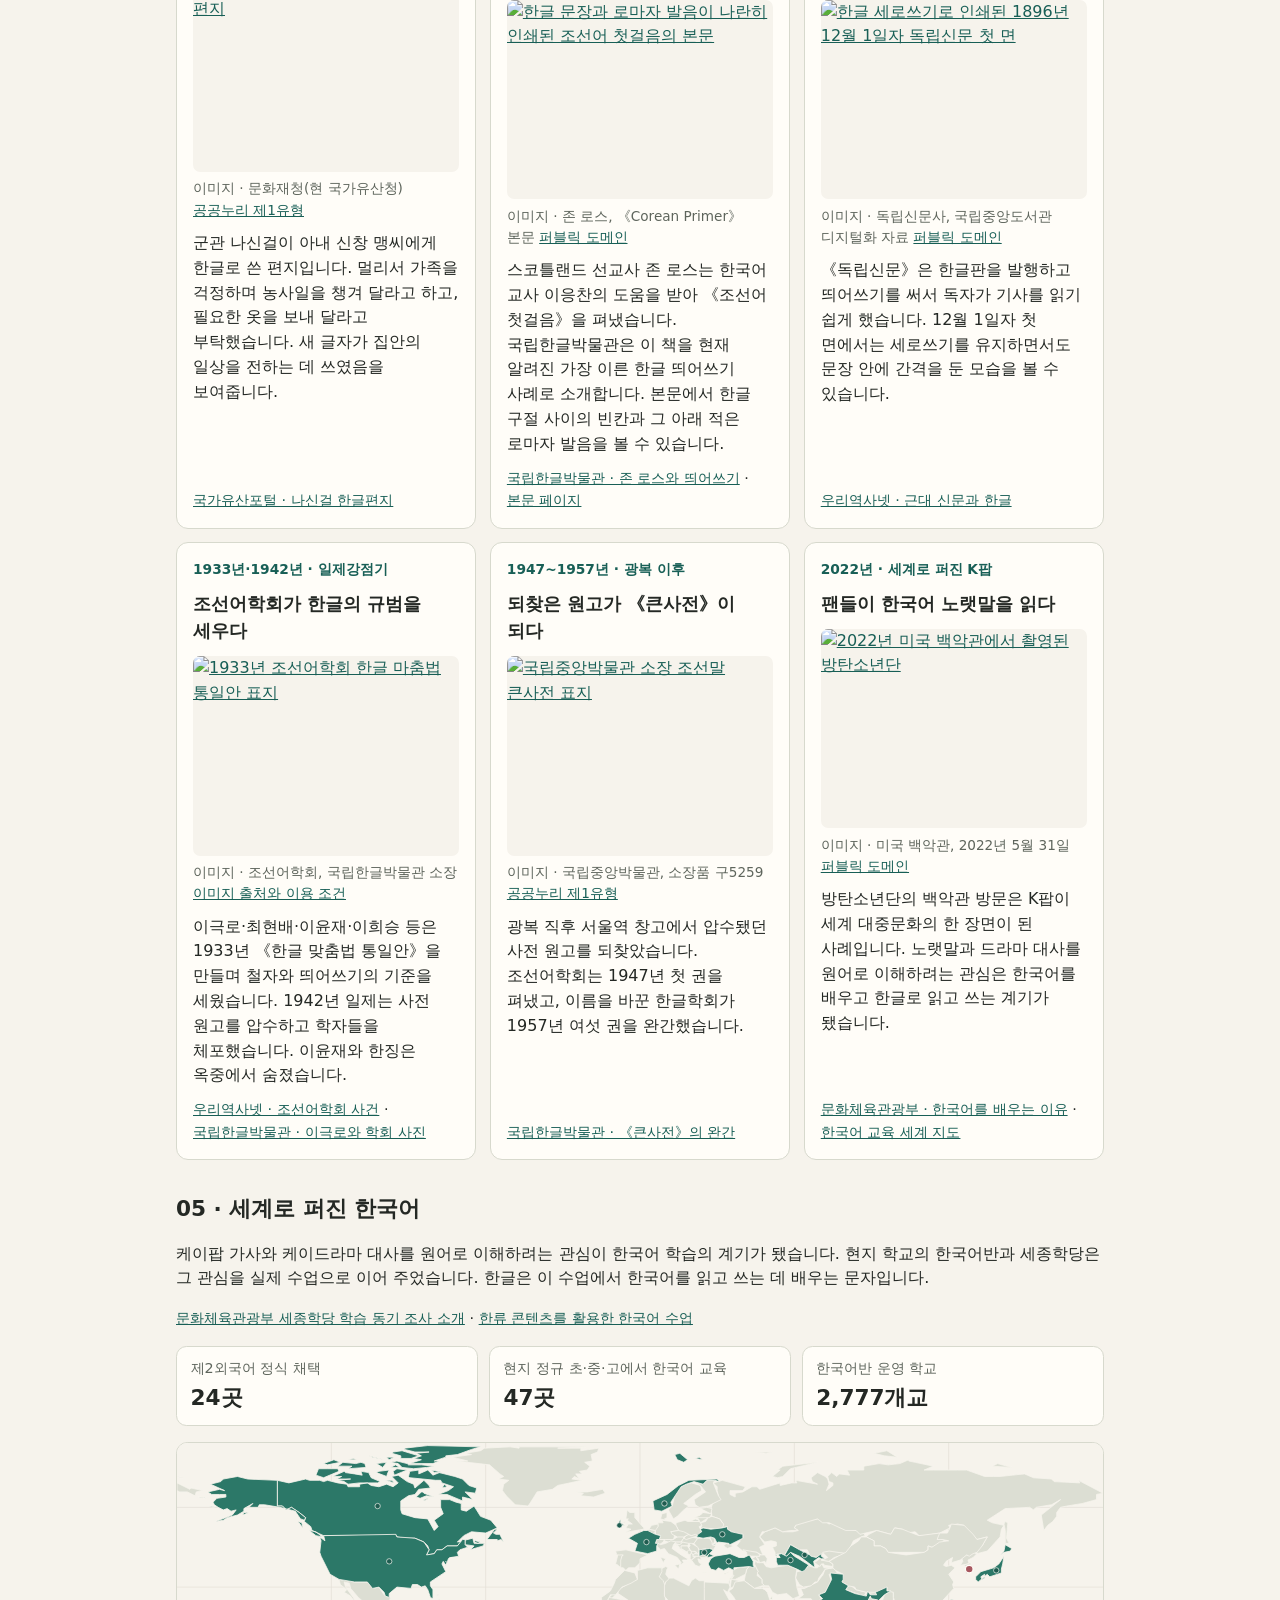
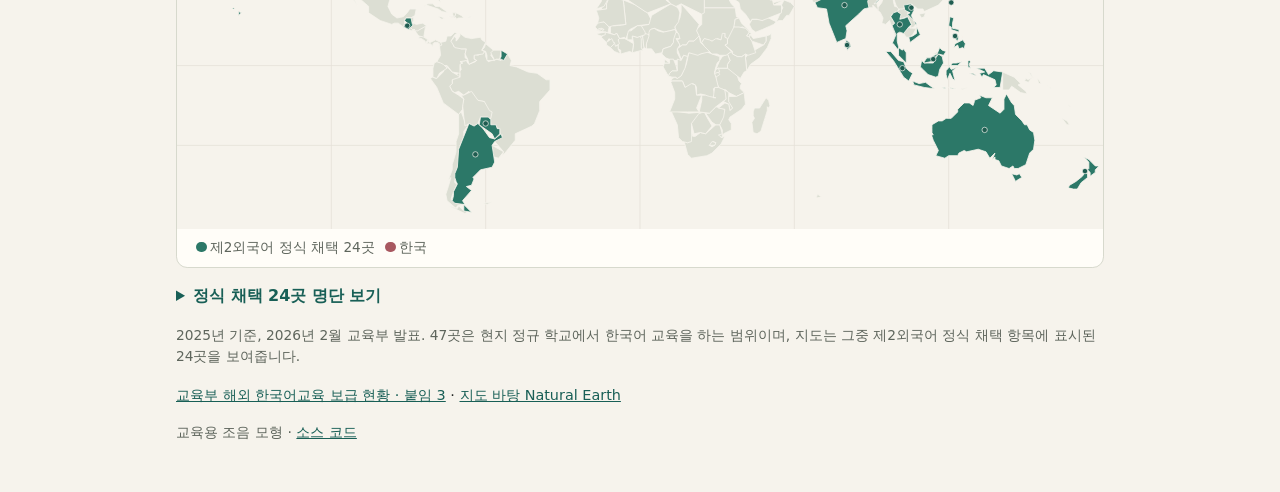
==== commit be06df81: "feat: add draggable 3D articulation camera" ====
--- a/index.html
+++ b/index.html
@@ -52,6 +52,7 @@
         <button type="button" class="primary" data-listen>발음과 함께 재생</button>
         <button type="button" data-play>느리게 관찰</button>
         <button type="button" data-cinema aria-pressed="false">3D 영상 모드</button>
+        <button type="button" data-reset-camera>3D 시점 초기화</button>
       </div>
       <label class="speed"><span>발음 속도 <output data-rate-value>0.9×</output></span>
         <input data-rate type="range" min="0.5" max="1.3" step="0.1" value="0.9" aria-label="발음 속도">
@@ -59,7 +60,7 @@
     </div>
     <p class="status" data-status role="status" hidden></p>
     <div class="views" data-views hidden>
-      <figure class="viewport"><canvas data-mouth role="img" aria-label="입과 목의 3D 옆 단면"></canvas><figcaption>입과 목 · 옆 단면</figcaption></figure>
+      <figure class="viewport"><canvas data-mouth role="img" aria-label="입과 목의 3D 옆 단면. 마우스 또는 손가락으로 드래그하면 돌려 볼 수 있습니다."></canvas><figcaption>입과 목 · 옆 단면 · 드래그하여 돌려 보기</figcaption></figure>
       <figure class="viewport"><canvas data-folds role="img" aria-label="위에서 본 성대와 성문"></canvas><figcaption>성대 · 위에서</figcaption></figure>
       <div class="cinema-caption" aria-live="polite"><strong data-video-caption>발화를 선택해 주세요.</strong><span>3D 조음 시각화 · 혀·입술·성대의 교육용 모형</span></div>
     </div>
--- a/styles.css
+++ b/styles.css
@@ -52,15 +52,17 @@
 .views { display: grid; grid-template-columns: minmax(0, 3fr) minmax(0, 1fr); gap: .5rem; background: var(--background); border-radius: .65rem; }
 .viewport { display: grid; text-align: center; min-width: 0; }
 canvas { display: block; width: 100%; height: clamp(145px, 32vw, 300px); }
+[data-mouth] { cursor: grab; touch-action: none; }
+[data-mouth].is-dragging { cursor: grabbing; }
 figcaption { padding: .25rem .1rem .55rem; font-size: .85rem; }
 .cinema-caption { display: none; }
 #hangul-articulation.cinema-mode { max-width: none; min-height: 100vh; padding: clamp(.75rem, 2vw, 1.5rem); background: #101817; color: #f4f0e8; }
 #hangul-articulation.cinema-mode > :not(.studio) { display: none; }
 #hangul-articulation.cinema-mode .studio { min-height: calc(100vh - clamp(1.5rem, 4vw, 3rem)); grid-template-rows: auto auto auto minmax(0, 1fr) auto auto; border-color: #35514b; background: #172321; }
-#hangul-articulation.cinema-mode .views { position: relative; min-height: 0; grid-template-columns: minmax(0, 4fr) minmax(11rem, 1fr); gap: .75rem; padding: .65rem; background: radial-gradient(circle at 52% 45%, #26453e 0, #101817 67%); }
+#hangul-articulation.cinema-mode .views { position: relative; min-height: 0; grid-template-columns: minmax(0, 1fr); gap: .75rem; padding: .65rem; background: radial-gradient(circle at 52% 45%, #122b33 0, #05090d 70%); }
 #hangul-articulation.cinema-mode .viewport:first-child { grid-row: 1; }
-#hangul-articulation.cinema-mode .viewport:last-of-type { grid-row: 1; align-self: end; }
-#hangul-articulation.cinema-mode canvas { height: min(58vh, 43rem); }
+#hangul-articulation.cinema-mode .viewport:last-of-type { display: none; }
+#hangul-articulation.cinema-mode canvas { height: min(62vh, 46rem); }
 #hangul-articulation.cinema-mode .cinema-caption { position: absolute; z-index: 2; left: 1.4rem; bottom: 1.25rem; display: grid; gap: .15rem; max-width: min(70%, 38rem); padding: .65rem .8rem; border-left: 3px solid #85d6bd; background: rgb(10 18 16 / .74); color: #f4f0e8; pointer-events: none; }
 #hangul-articulation.cinema-mode .cinema-caption strong { font-size: clamp(1.1rem, 2.4vw, 1.75rem); }
 #hangul-articulation.cinema-mode .cinema-caption span { color: #c8d7d0; font-size: .83rem; }
@@ -150,7 +152,6 @@
   .actions, .speed, .selector { flex-basis: 100%; }
   .views { grid-template-columns: minmax(0, 2.6fr) minmax(0, 1fr); }
   #hangul-articulation.cinema-mode .views { grid-template-columns: minmax(0, 1fr); }
-  #hangul-articulation.cinema-mode .viewport:last-of-type { display: none; }
   #hangul-articulation.cinema-mode canvas { height: 54vh; }
   #hangul-articulation.cinema-mode .cinema-caption { max-width: calc(100% - 2rem); left: 1rem; bottom: 1rem; }
 }
